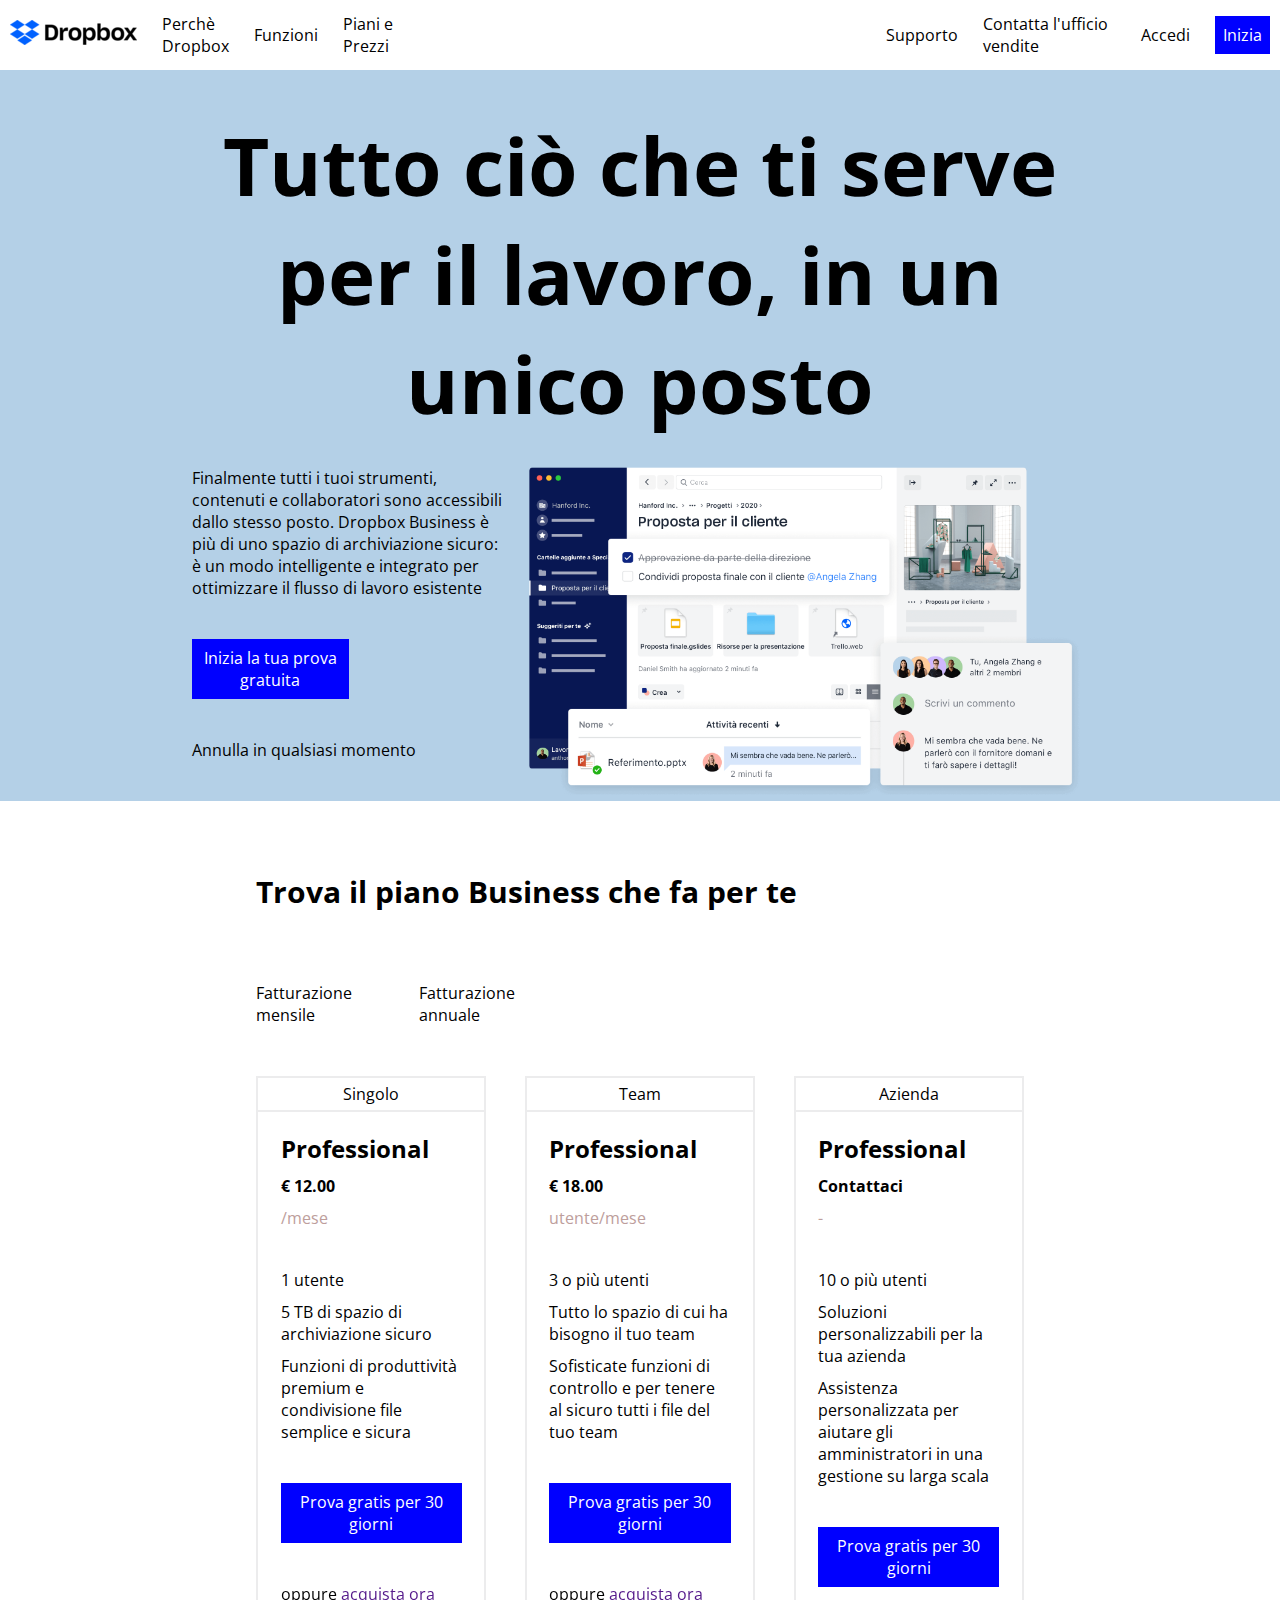
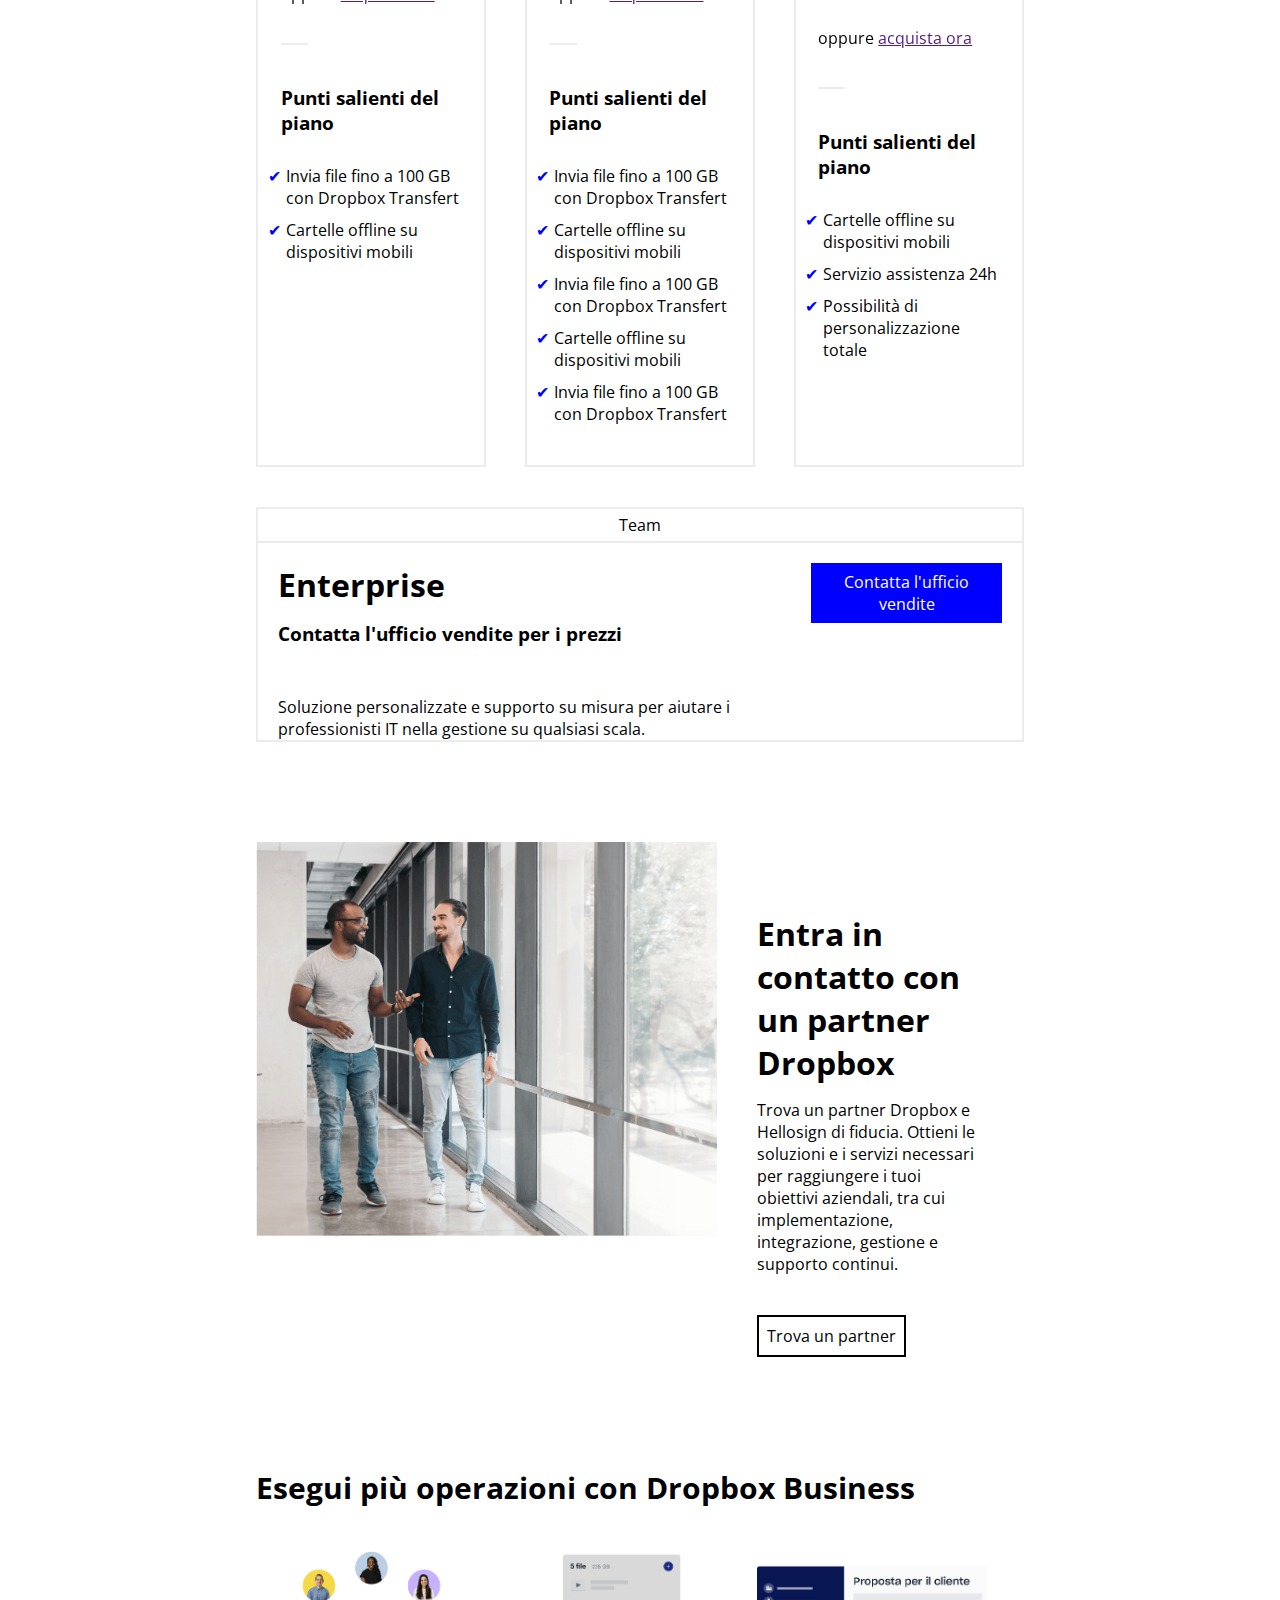
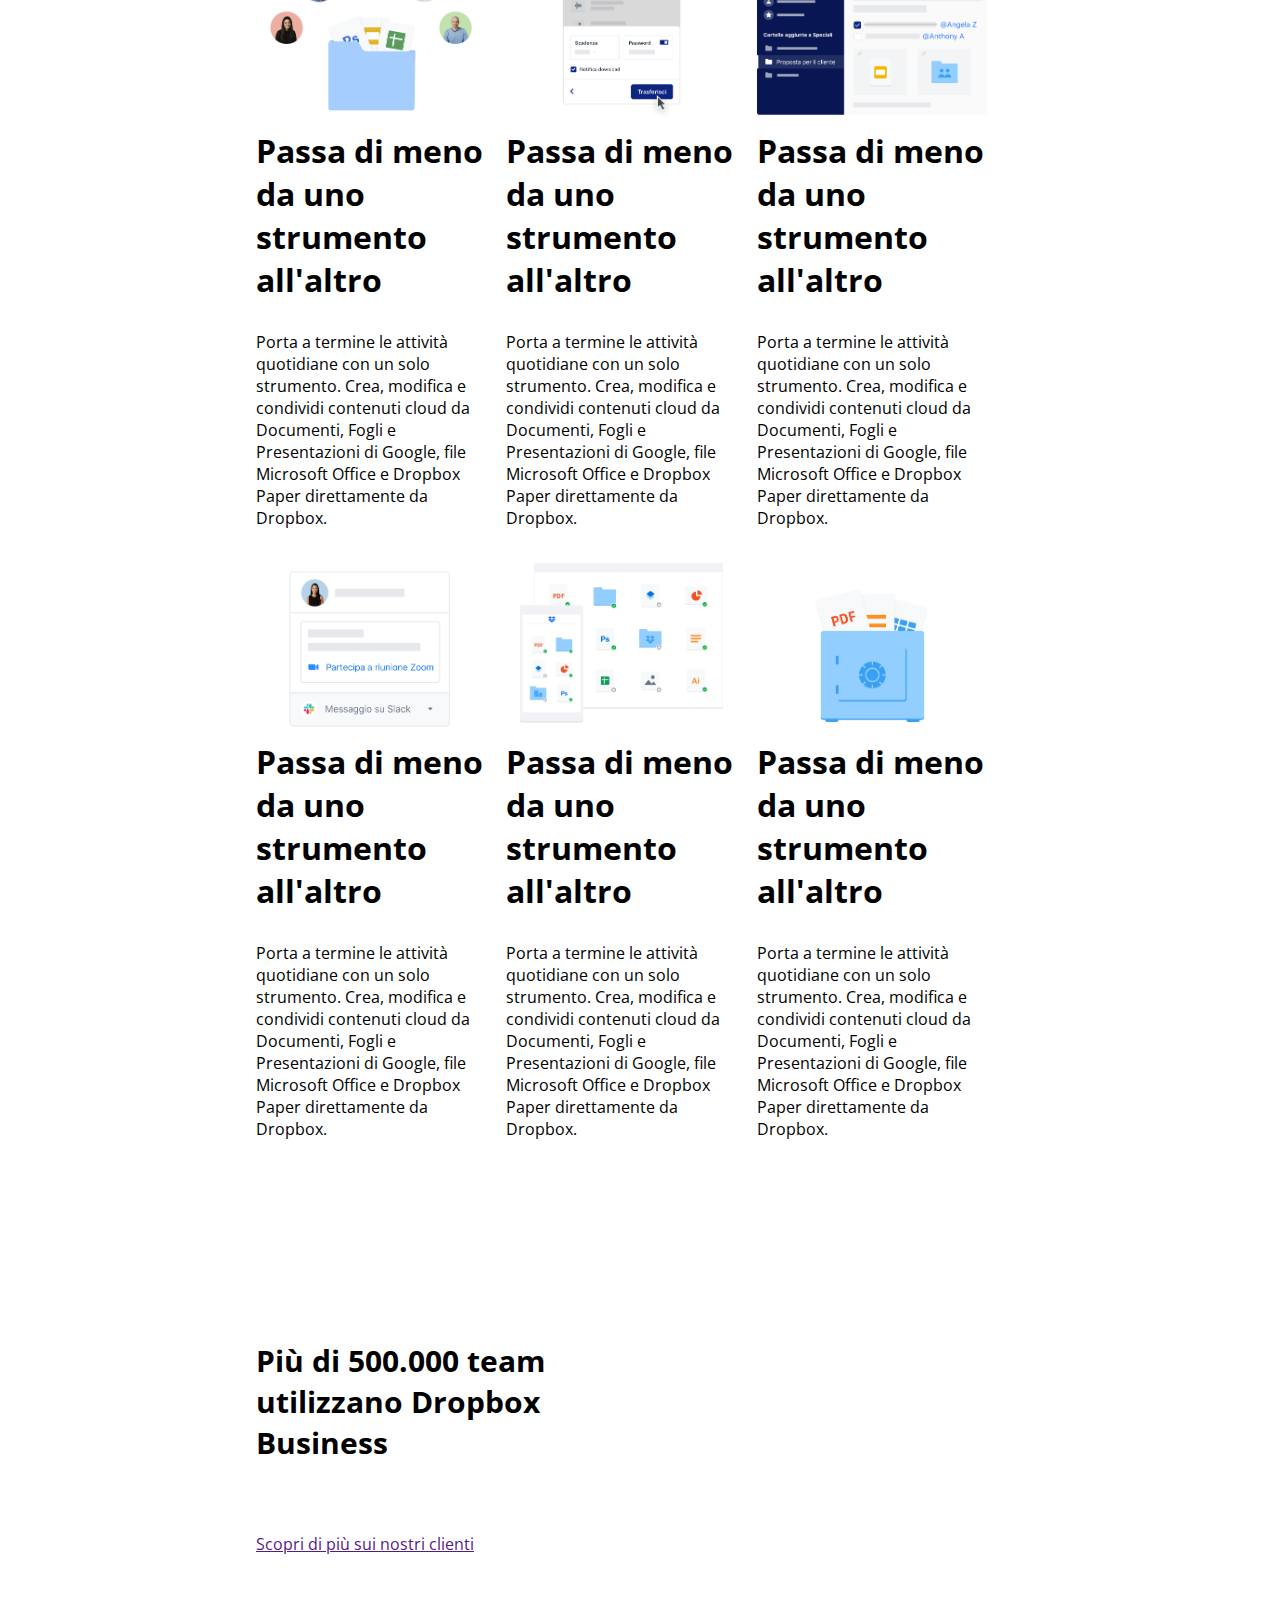
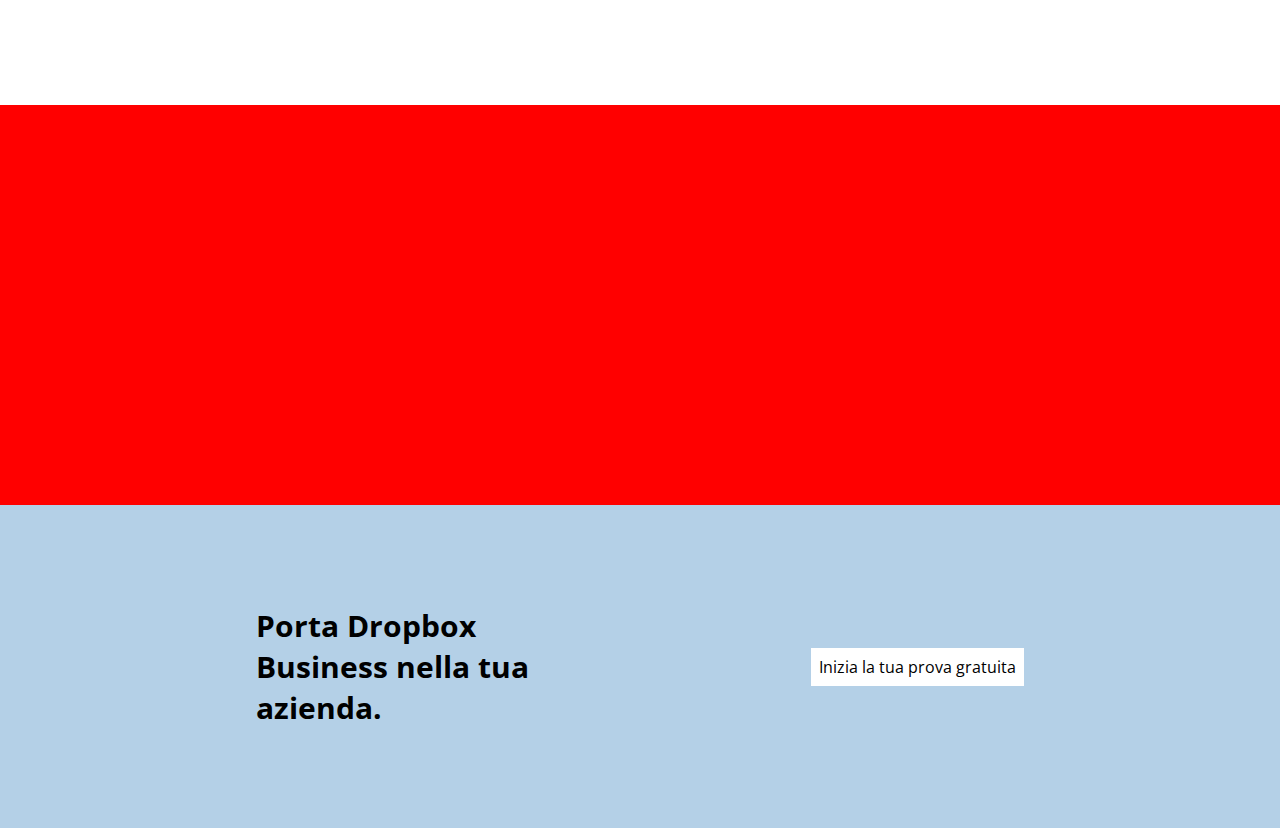
==== index.html @ 2a5ca992 "add sezione dropbox business" ====
<!DOCTYPE html>
<html lang="it">
<head>
    <meta charset="UTF-8">
    <meta name="viewport" content="width=device-width, initial-scale=1.0">
    <link rel="stylesheet" href="https://cdnjs.cloudflare.com/ajax/libs/font-awesome/6.5.2/css/all.min.css" integrity="sha512-SnH5WK+bZxgPHs44uWIX+LLJAJ9/2PkPKZ5QiAj6Ta86w+fsb2TkcmfRyVX3pBnMFcV7oQPJkl9QevSCWr3W6A==" crossorigin="anonymous" referrerpolicy="no-referrer" />
    <link rel="preconnect" href="https://fonts.googleapis.com">
    <link rel="preconnect" href="https://fonts.gstatic.com" crossorigin>
    <link href="https://fonts.googleapis.com/css2?family=Open+Sans:ital,wght@0,300..800;1,300..800&display=swap" rel="stylesheet">
    <link rel="stylesheet" href="css/style.css">
    <title>Dropbox</title>
</head>
<body>

    <!-- inizio header -->
    <header>

        <!-- menu di navigazione -->
        <nav>
            <ul id="nav-ul-left">
                <li><a href=""><img src="img/logo-small.png" alt="logo"></a></li>
                <li><a href="">Perchè Dropbox</a></li>
                <li><a href="">Funzioni</a></li>
                <li><a href="">Piani e Prezzi</a></li>
            </ul>

            <ul id="nav-ul-right">
                <li><a href="">Supporto</a></li>
                <li><a href="">Contatta l'ufficio vendite</a></li>
                <li><a href="">Accedi</a></li>
                <li class="plan-button-try" id="little-button"><a id="inizia" href="">Inizia</a></li>
            </ul>
        </nav>
        <!-- /fine menu di navigazione -->

        <!-- banner header -->
        <section id="head-banner">
            <h1>Tutto ciò che ti serve per il lavoro, in un unico posto</h1>
            <div id="banner-flex-container">
                <div id="banner-left-item">
                    <p>Finalmente tutti i tuoi strumenti, contenuti e collaboratori sono accessibili dallo stesso posto. Dropbox Business è più di uno spazio di archiviazione sicuro: è un modo intelligente e integrato per ottimizzare il flusso di lavoro esistente</p>
                    <div class="plan-button-try" id="banner-button"><a href="">Inizia la tua prova gratuita</a></div>
                    <p>Annulla in qualsiasi momento</p>
                    <div id="arrow-down"><a href=""><i class="fa-solid fa-arrow-down"></i></a></div>
                </div>
                <div id="banner-right-item">
                    <img src="img/jumbo.png" alt="">
                </div>
            </div>
        </section>
        <!-- /fine banner header -->

    </header>
    <!-- /fine header -->

    <!-- inizio main -->
    <main>

        <!-- sezioni piani tariffari -->
        <section id="plans">
            <!-- Titolo -->
            <h1 class="section-title">Trova il piano Business che fa per te</h1>
            <!-- Fatturazione -->
            <div id="radio-flex-container">
                <span class="facture"><i class="fa-regular fa-circle"></i> Fatturazione mensile</span>
                <span class="facture"><i class="fa-regular fa-circle"></i> Fatturazione annuale</span>
            </div>
            <!-- Scelta box piano tariffario -->
            <div id="plans-flex-container">
                <!-- inizio box piano tariffario -->
                <div class="plan-box">
                    <div class="plan-type"><i class="fa-solid fa-user"></i> Singolo</div>
                    <div class="plan-box-inside-container">
                        <h2>Professional</h2>
                        <div class="plan-price"> 12.00</div>
                        <div class="plan-duration">/mese</div>
                        <ul class="plan-details-list users-detail">
                            <li><i class="fa-solid fa-user"></i> 1 utente</li>
                            <li><i class="fa-solid fa-folder"></i> 5 TB di spazio di archiviazione sicuro</li>
                            <li><i class="fa-solid fa-share-nodes"></i> Funzioni di produttività premium e condivisione file semplice e sicura</li>
                        </ul>
                        <div class="plan-button-try">
                            Prova gratis per 30 giorni
                        </div>
                        <div class="plan-buy-now">
                            oppure <a href="">acquista ora</a>
                            <div class="plan-buy-now-border"></div>
                        </div>
                        <h3 class="plan-feature-title">Punti salienti del piano</h3>
                        <ul class="plan-details-list check-blue">
                            <li><div>Invia file fino a 100 GB con Dropbox Transfert</div></li>
                            <li><div>Cartelle offline su dispositivi mobili</div></li>
                        </ul>
                    </div>
                </div>
                <!-- /fine box piano tariffario -->
                
                <!-- inizio box piano tariffario -->
                <div class="plan-box">
                    <div class="plan-type"><i class="fa-solid fa-users"></i> Team</div>
                    <div class="plan-box-inside-container">
                        <h2>Professional</h2>
                        <div class="plan-price"> 18.00</div>
                        <div class="plan-duration">utente/mese</div>
                        <ul class="plan-details-list">
                            <li><i class="fa-solid fa-users"></i> 3 o più utenti</li>
                            <li><i class="fa-solid fa-folder"></i> Tutto lo spazio di cui ha bisogno il tuo team</li>
                            <li><i class="fa-solid fa-share-nodes"></i> Sofisticate funzioni di controllo e per tenere al sicuro tutti i file del tuo team</li>
                        </ul>
                        <div class="plan-button-try">
                            Prova gratis per 30 giorni
                        </div>
                        <div class="plan-buy-now">
                            oppure <a href="">acquista ora</a>
                            <div class="plan-buy-now-border"></div>
                        </div>
                        <h3 class="plan-feature-title">Punti salienti del piano</h3>
                        <ul class="plan-details-list check-blue">
                            <li><div>Invia file fino a 100 GB con Dropbox Transfert</div></li>
                            <li><div>Cartelle offline su dispositivi mobili</div></li>
                            <li><div>Invia file fino a 100 GB con Dropbox Transfert</div></li>
                            <li><div>Cartelle offline su dispositivi mobili</div></li>
                            <li><div>Invia file fino a 100 GB con Dropbox Transfert</div></li>
                        </ul>
                    </div>
                </div>
                <!-- /fine box piano tariffario -->

                <!-- inizio box piano tariffario -->
                <div class="plan-box">
                    <div class="plan-type"><i class="fa-solid fa-building"></i> Azienda</div>
                    <div class="plan-box-inside-container">
                        <h2>Professional</h2>
                        <div class="plan-price-contact">Contattaci</div>
                        <div class="plan-duration">-</div>
                        <ul class="plan-details-list">
                            <li><i class="fa-solid fa-user"></i> 10 o più utenti</li>
                            <li><i class="fa-solid fa-folder"></i> Soluzioni personalizzabili per la tua azienda</li>
                            <li><i class="fa-solid fa-share-nodes"></i> Assistenza personalizzata per aiutare gli amministratori in una gestione su larga scala</li>
                        </ul>
                        <div class="plan-button-try">
                            Prova gratis per 30 giorni
                        </div>
                        <div class="plan-buy-now">
                            oppure <a href="">acquista ora</a>
                            <div class="plan-buy-now-border"></div>
                        </div>
                        <h3 class="plan-feature-title">Punti salienti del piano</h3>
                        <ul class="plan-details-list check-blue">
                            <li><div>Cartelle offline su dispositivi mobili</div></li>
                            <li><div>Servizio assistenza 24h</div></li>
                            <li><div>Possibilità di personalizzazione totale</div></li>
                        </ul>
                    </div>
                </div>
                <!-- /fine box piano tariffario -->
            </div>
        </section>
        <!-- /fine sezione piani tariffari -->

        <!-- inizio sezione ufficio vendite -->
        <section id="uff-vendite">
            <div class="plan-type"><i class="fa-solid fa-building"></i> Team</div>
            <div id="flex-container-uff-vend">
                <div class="flex-item-left">
                    <h1>Enterprise</h1>
                    <h3>Contatta l'ufficio vendite per i prezzi</h3>
                </div>
                <div class="flex-item-right">
                    <div class="plan-button-try">Contatta l'ufficio vendite</div>
                </div>
            </div>
            <p>Soluzione personalizzate e supporto su misura per aiutare i professionisti IT nella gestione su qualsiasi scala.</p>
        </section>
        <!-- /fine sezione ufficio vendite -->

        <!-- inizio sezione contatto -->
        <section id="contatto">
            <div id="flex-container-contatto">
                <div id="item-left-contatto">
                    <img src="img/partner.png" alt="partner che parlano">
                </div>
                <div id="item-right-contatto">
                    <div>
                        <h1>Entra in contatto con un partner Dropbox</h1>
                        <p>Trova un partner Dropbox e Hellosign di fiducia. Ottieni le soluzioni e i servizi necessari per raggiungere i tuoi obiettivi aziendali, tra cui implementazione, integrazione, gestione e supporto continui.</p>
                        <span class="white-button w-30 border-2">Trova un partner</span>
                    </div>
                </div>
            </div>
        </section>
        <!-- /fine sezione contatto -->

        <!-- inizio sezione più operazioni -->
        <section id="piu-operazioni">
            <h1 class="section-title">Esegui più operazioni con Dropbox Business</h1>
            <div id="flex-container-piu-operazioni">
                <div class="col-piu-operazioni">
                    <img src="img/business-feature-switching-tools.png" alt="">
                    <h1>Passa di meno da uno strumento all'altro</h1>
                    <p>Porta a termine le attività quotidiane con un solo strumento. Crea, modifica e condividi contenuti cloud da Documenti, Fogli e Presentazioni di Google, file Microsoft Office e Dropbox Paper direttamente da Dropbox.</p>
                </div>
                <div class="col-piu-operazioni">
                    <img src="img/business-feature-send-files-it.png" alt="">
                    <h1>Passa di meno da uno strumento all'altro</h1>
                    <p>Porta a termine le attività quotidiane con un solo strumento. Crea, modifica e condividi contenuti cloud da Documenti, Fogli e Presentazioni di Google, file Microsoft Office e Dropbox Paper direttamente da Dropbox.</p>
                </div>
                <div class="col-piu-operazioni">
                    <img src="img/business-feature-coordinate-it.png" alt="">
                    <h1>Passa di meno da uno strumento all'altro</h1>
                    <p>Porta a termine le attività quotidiane con un solo strumento. Crea, modifica e condividi contenuti cloud da Documenti, Fogli e Presentazioni di Google, file Microsoft Office e Dropbox Paper direttamente da Dropbox.</p>
                </div>
                <div class="col-piu-operazioni">
                    <img src="img/business-feature-integrations-it.png" alt="">
                    <h1>Passa di meno da uno strumento all'altro</h1>
                    <p>Porta a termine le attività quotidiane con un solo strumento. Crea, modifica e condividi contenuti cloud da Documenti, Fogli e Presentazioni di Google, file Microsoft Office e Dropbox Paper direttamente da Dropbox.</p>
                </div>
                <div class="col-piu-operazioni">
                    <img src="img/business-feature-multi-device.png" alt="">
                    <h1>Passa di meno da uno strumento all'altro</h1>
                    <p>Porta a termine le attività quotidiane con un solo strumento. Crea, modifica e condividi contenuti cloud da Documenti, Fogli e Presentazioni di Google, file Microsoft Office e Dropbox Paper direttamente da Dropbox.</p>
                </div>
                <div class="col-piu-operazioni">
                    <img src="img/business-feature-security.png" alt="">
                    <h1>Passa di meno da uno strumento all'altro</h1>
                    <p>Porta a termine le attività quotidiane con un solo strumento. Crea, modifica e condividi contenuti cloud da Documenti, Fogli e Presentazioni di Google, file Microsoft Office e Dropbox Paper direttamente da Dropbox.</p>
                </div>
            </div>
        </section>
        <!-- /fine sezione più operazioni -->

        <!-- inizio sezione scopri clienti -->
        <section id="scopri-clienti">
            <h1 class="section-title">Più di 500.000 team utilizzano Dropbox Business</h1>
            <div><a href="">Scopri di più sui nostri clienti</a></div>
        </section>
        <!-- /fine sezione scopri clienti -->

        <!-- inizio sezione customer -->
        <section id="customer">
            
        </section>
        <!-- /fine sezione customer -->

        <!-- inizio sezione dropbox business -->
        <section id="dropbox-business">
            <div id="flex-container-business">
                <h1 id="business-title">Porta Dropbox Business nella tua azienda.</h1>
                <div class="white-button">Inizia la tua prova gratuita</div>
            </div>
        </section>
        <!-- /fine sezione dropbox business -->

    </main>
    <!-- /fine main -->

    <!-- inizio footer -->
    <footer>

    </footer>
    <!-- /fine footer -->
    
</body>
</html>
---- css/style.css ----
/* regole generali */
* {
    margin: 0;
    padding: 0;
    box-sizing: border-box;
    font-family: "Open Sans", sans-serif;
}

a {
    text-decoration: none;
}
/* REGOLE HEADER */
header {
    width: 100%;
    background-color: rgba(180,208,231,255);
    /* DEBUG */
    min-height: 300px;
}

/* regole nav */
nav {
    position: fixed;
    left: 0;
    top: 0;
    display: flex;
    justify-content: space-between;
    background-color: white;
    height: 70px;
    width: 100%;
}

nav ul {
    width: 30%;
    height: 100%;
    display: flex;
    align-items: center;
    gap: 25px;
    list-style-type: none;
}

nav ul a {
    color: black;
}

#nav-ul-left {
    margin-left: 10px;
}

#nav-ul-right {
    margin-right: 10px;
    justify-content: flex-end;
}

#little-button {
    width: 15%;
}

#inizia {
    color: white;
}

/* regole head banner */
#head-banner {
    width: 70%;
    margin: 40px auto 0px auto ;
    padding-top: 70px;
}

#head-banner h1 {
    text-align: center;
    font-size: 80px;
    margin-bottom: 30px;
}

#banner-flex-container {
    display: flex;
    /* DEBUG */
    min-height: 200px;
}

/* regole banner left */
#banner-left-item {
    width: 35%;
    /* DEBUG */
}

#banner-left-item p {
    margin-bottom: 40px;
}
#banner-button {
    width: 50%;
    margin-bottom: 40px;
}

#arrow-down {
    font-size: 50px;
}

#arrow-down a {
    color: black;
}

/* regole banner right */
#banner-right-item {
    width: 65%;
    /* DEBUG */
}

#banner-right-item img {
    max-width: 100%;
}

/* /FINE REGOLE HEADER */



/* REGOLE MAIN */
.section-title {
    font-size: 30px;
    margin-bottom: 70px;
}

/* regole piani tariffari */
#plans {
    width: 60%;
    margin: 70px auto 40px auto;
}

#radio-flex-container {
    width: 40%;
    display: flex;
    gap: 20px;
    margin-bottom: 50px;
}

#plans-flex-container {
    width: 100%;
    display: flex;
    justify-content: space-between;
}

.plan-box {
    width: 30%;
    border: solid 2px rgba(236,236,237,255);
    /* DEBUG */
}

.plan-type {
    text-align: center;
    padding: 5px;
    border-bottom: solid 2px rgba(236,236,237,255);
}

.plan-box-inside-container {
    width: 80%;
    margin: 20px auto 0px auto;
}

.plan-box-inside-container h2 {
    margin-bottom: 10px;
}

.plan-price {
    font-weight: bold;
    margin-bottom: 10px;
}

.plan-price-contact {
    font-weight: bold;
    margin-bottom: 10px;
}

.plan-price::before {
    content: ' \20AC';
}

.plan-duration {
    color: rgba(189,158,156,255);
    margin-bottom: 40px;
}

.plan-details-list {
    list-style-type: none;
    margin-bottom: 40px;
    min-height: 160px;

}

.check-blue li::marker {
    content: ' \2714';
    color: blue;
    margin-right: 10px;
}

.check-blue li div {
    margin-left: 5px;
}

.plan-details-list li {
    margin-bottom: 10px;
}

.plan-button-try {
    width: 100%;
    background-color: blue;
    color: white;
    padding: 8px;
    text-align: center;
}

.plan-button-try a {
    color: white;
}

.plan-buy-now {
    width: 100%;
    padding: 40px 0px 40px 0px;
    position: relative;
    margin-bottom: 40px;
}

.plan-buy-now a {
    text-decoration: underline;
}

.plan-buy-now-border {
    position: absolute;
    width: 15%;
    left: 0px;
    bottom: 0px;
    border-bottom: solid 2px rgba(236,236,237,255);;
}

.plan-feature-title {
    margin-bottom: 30px;
}
/* /fine regole piani tariffari */



/* regole uff vendite */
#uff-vendite {
    margin: 0 auto;
    width: 60%;
    border: solid 2px rgba(236,236,237,255);
}

#flex-container-uff-vend {
    display: flex;
    justify-content: space-between;
    margin-top: 20px;

}

.flex-item-left {
    margin-left: 20px;
    
}

.flex-item-left h1 {
    margin-bottom: 15px;
}

.flex-item-right {
    width: 25%;
    margin-right: 20px;
    
}

#uff-vendite p {
    width: 60%;
    margin-left: 20px;
    margin-top: 50px;
}
/* /fine regole uff vendite */


/* inizio regole sezione contatto */
#contatto {
    width: 60%;
    margin: 100px auto 80px auto;
}
#flex-container-contatto {
    width: 100%;
    display: flex;
}

#item-left-contatto {
    width: 60%;
}

#item-left-contatto img {
    max-width: 100%;
}

#item-right-contatto {
    width: 40%;
}

#item-right-contatto > div {
    padding: 40px;
}

#item-right-contatto h1 {
    margin-top: 30px;
    margin-bottom: 15px;
}

#item-right-contatto p {
    margin-bottom: 50px;
}

.white-button {
    background-color: white;
    color: black;
    padding: 8px;
}

.w-30 {
    width: 30%;
}

.border-2 {
    border: solid 2px black;
}
/* fine regole sezione contatto */


/* inizio regole sezion più operazioni */
#piu-operazioni {
    width: 60%;
    margin: 0px auto ;
}

#piu-operazioni h1 {
    margin-bottom: 30px;
}

#flex-container-piu-operazioni {
    display: flex;
    justify-content: flex-start;
    gap: 20px;
    align-items: center;
    flex-wrap: wrap;
}

.col-piu-operazioni {
    width: 30%;

}

.col-piu-operazioni img {
    max-width: 100%;
}

.col-piu-operazioni h1 {
    margin-bottom: 15px;
}
/* /fine regole sezione più operazioni */


/* inizio regole sezione scopri clienti */
#scopri-clienti {
    width: 60%;
    margin: 200px auto 150px auto ;
}

#scopri-clienti h1 {
    width: 50%;
}

#scopri-clienti a {
    text-decoration: underline;
}
/* /fine regole sezione scopri clienti */



/* inizio regole customer */
#customer {
    width: 100%;
    /* debug */
    background-color: red;
    min-height: 400px;
}
/* /fine regole customer */

/* rgba(180,208,231,255) */

/* inizio regole sezione dropbox business */
#dropbox-business {
    width: 100%;
    background-color: rgba(180,208,231,255);
}

#flex-container-business {
    width: 60%;
    margin: 0px auto;
    display: flex;
    justify-content: space-between;
    align-items: center;
    padding-top: 100px;
    padding-bottom: 100px;
}

#business-title {
    font-size: 30px;
    width: 40%;
}
/* /fine regole sezione dropbox business */
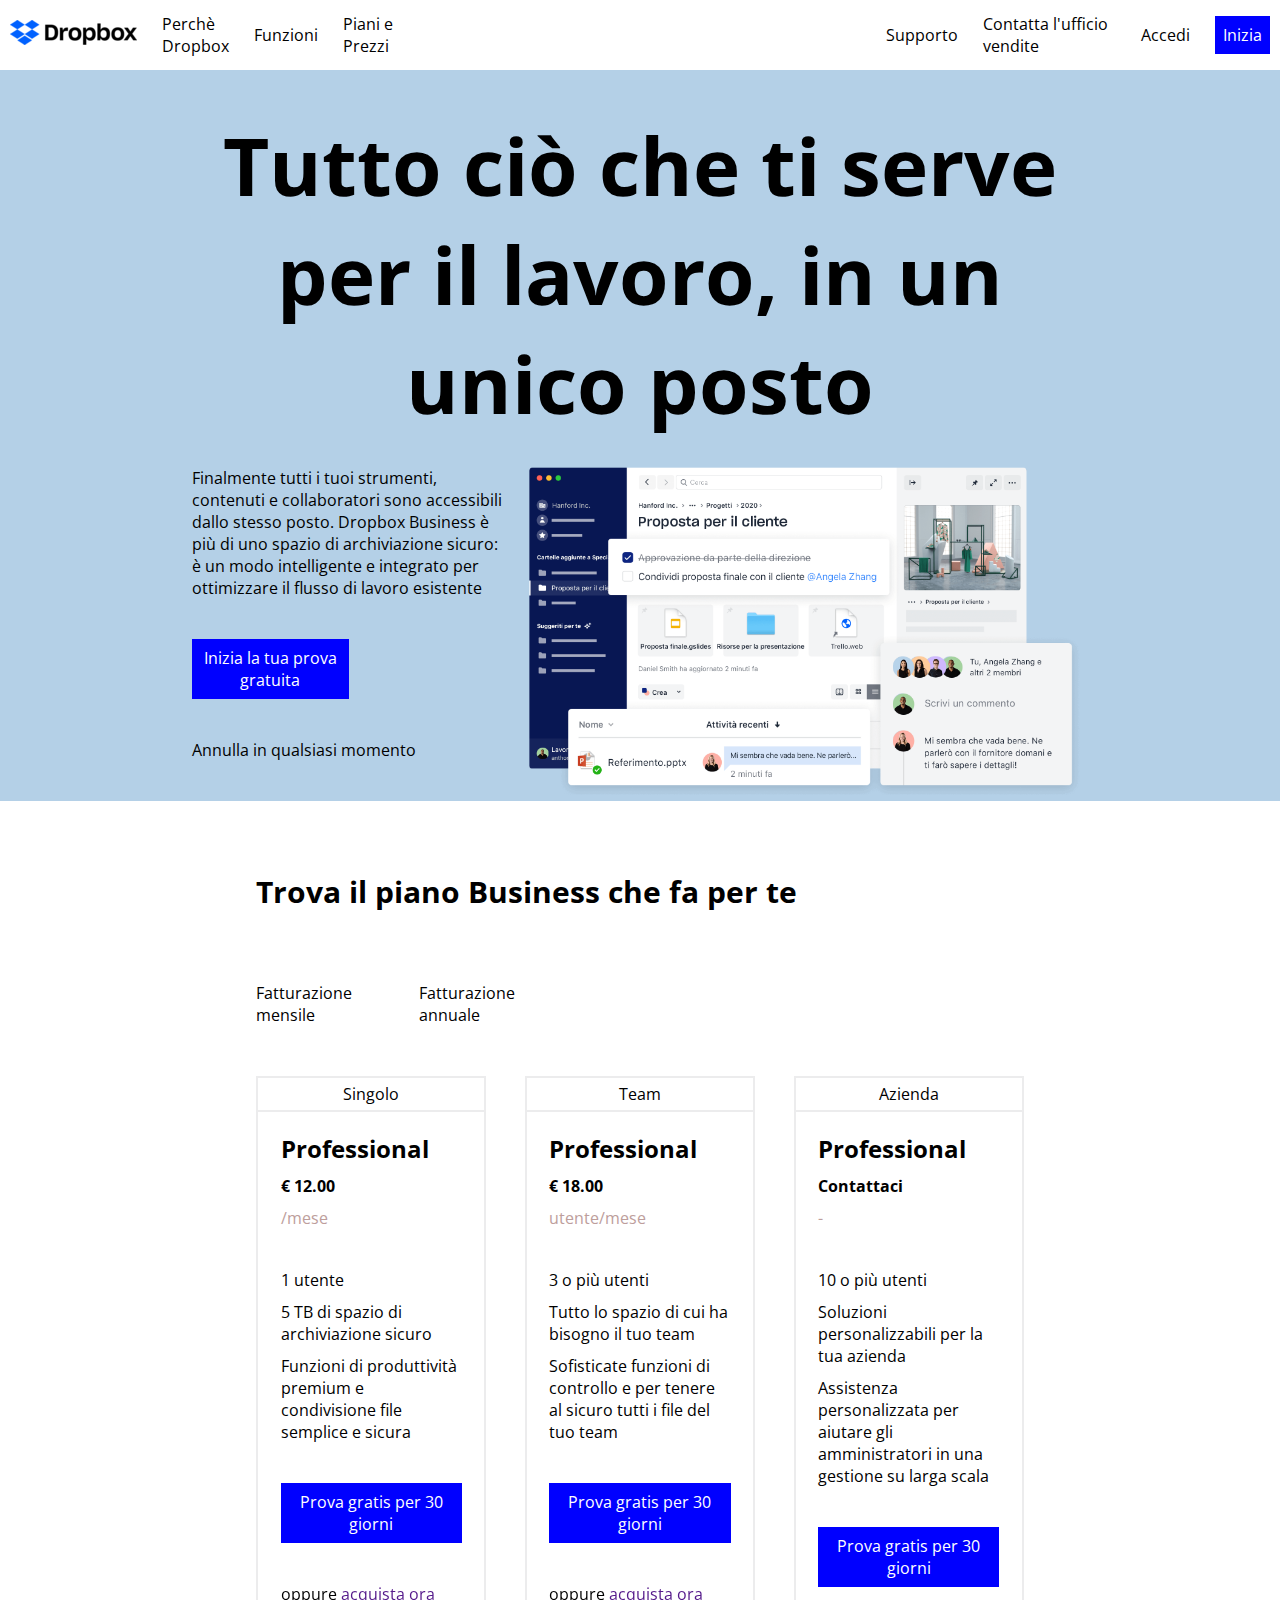
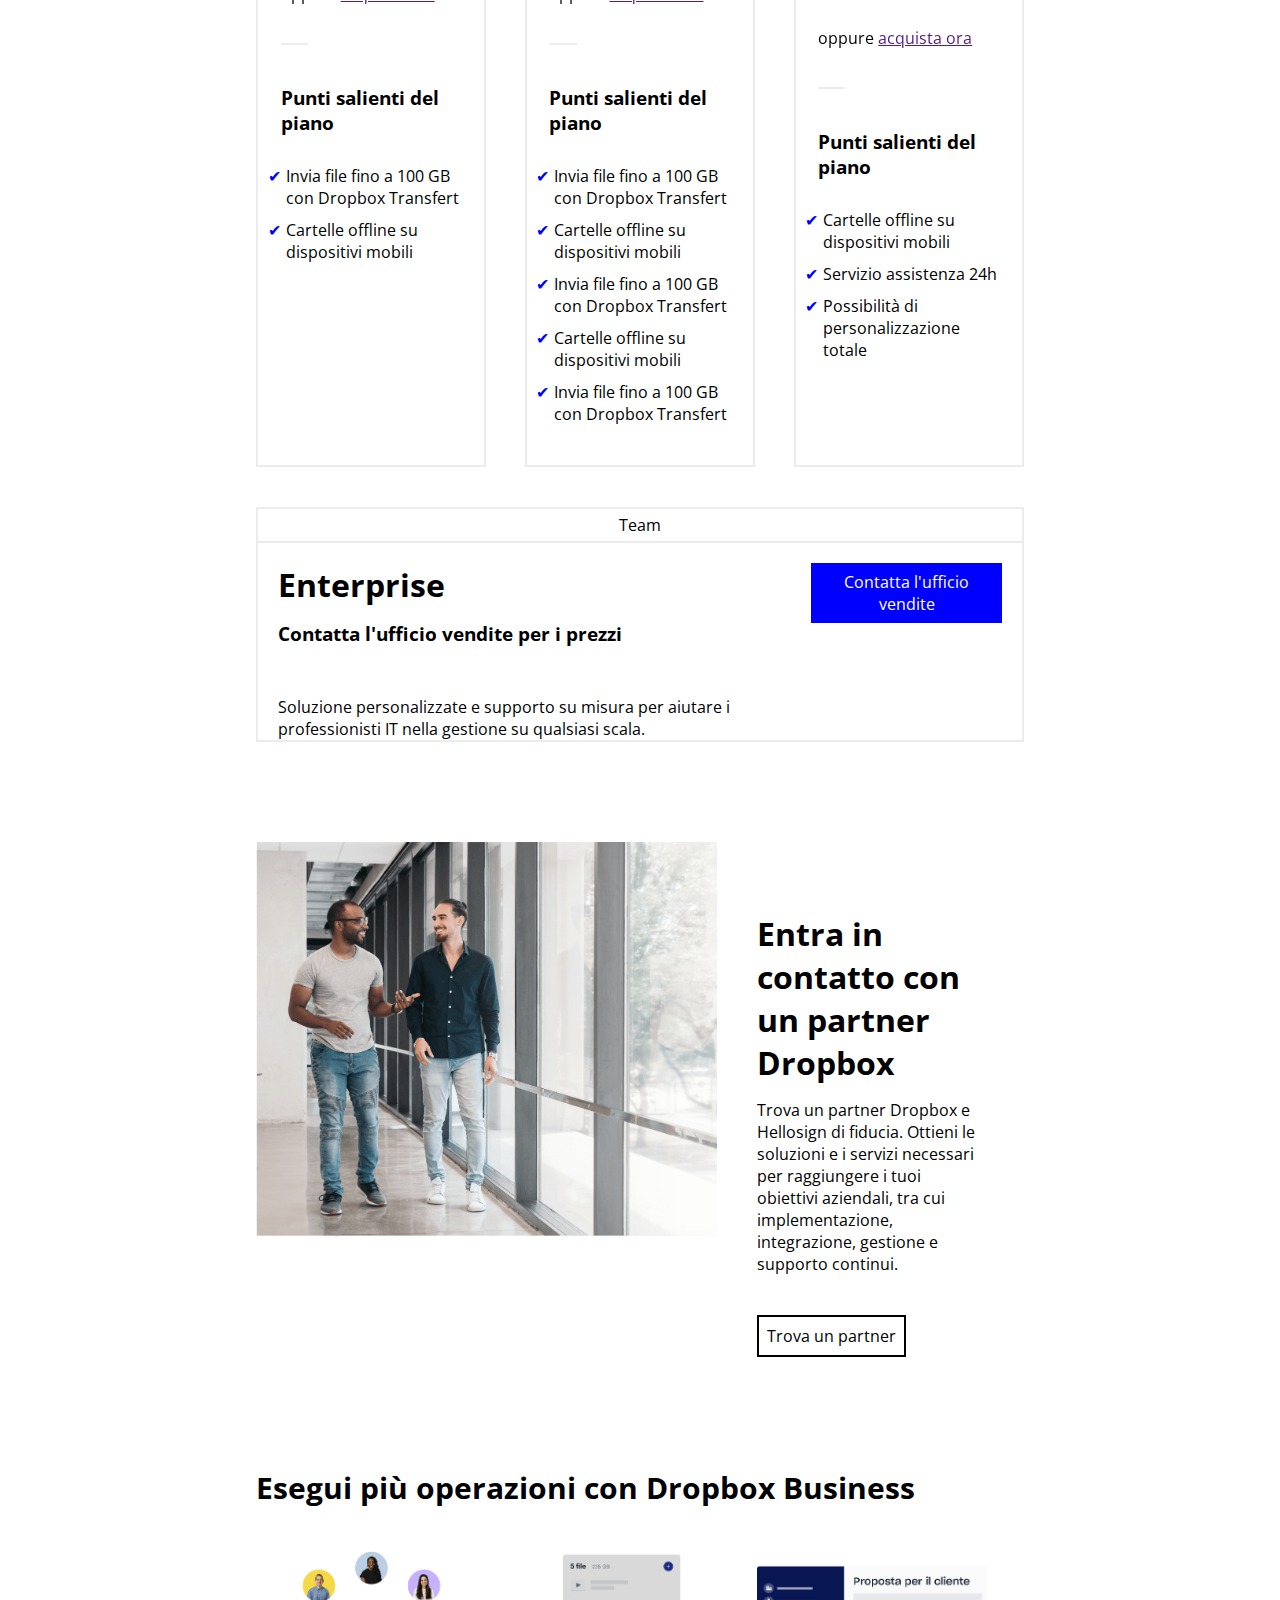
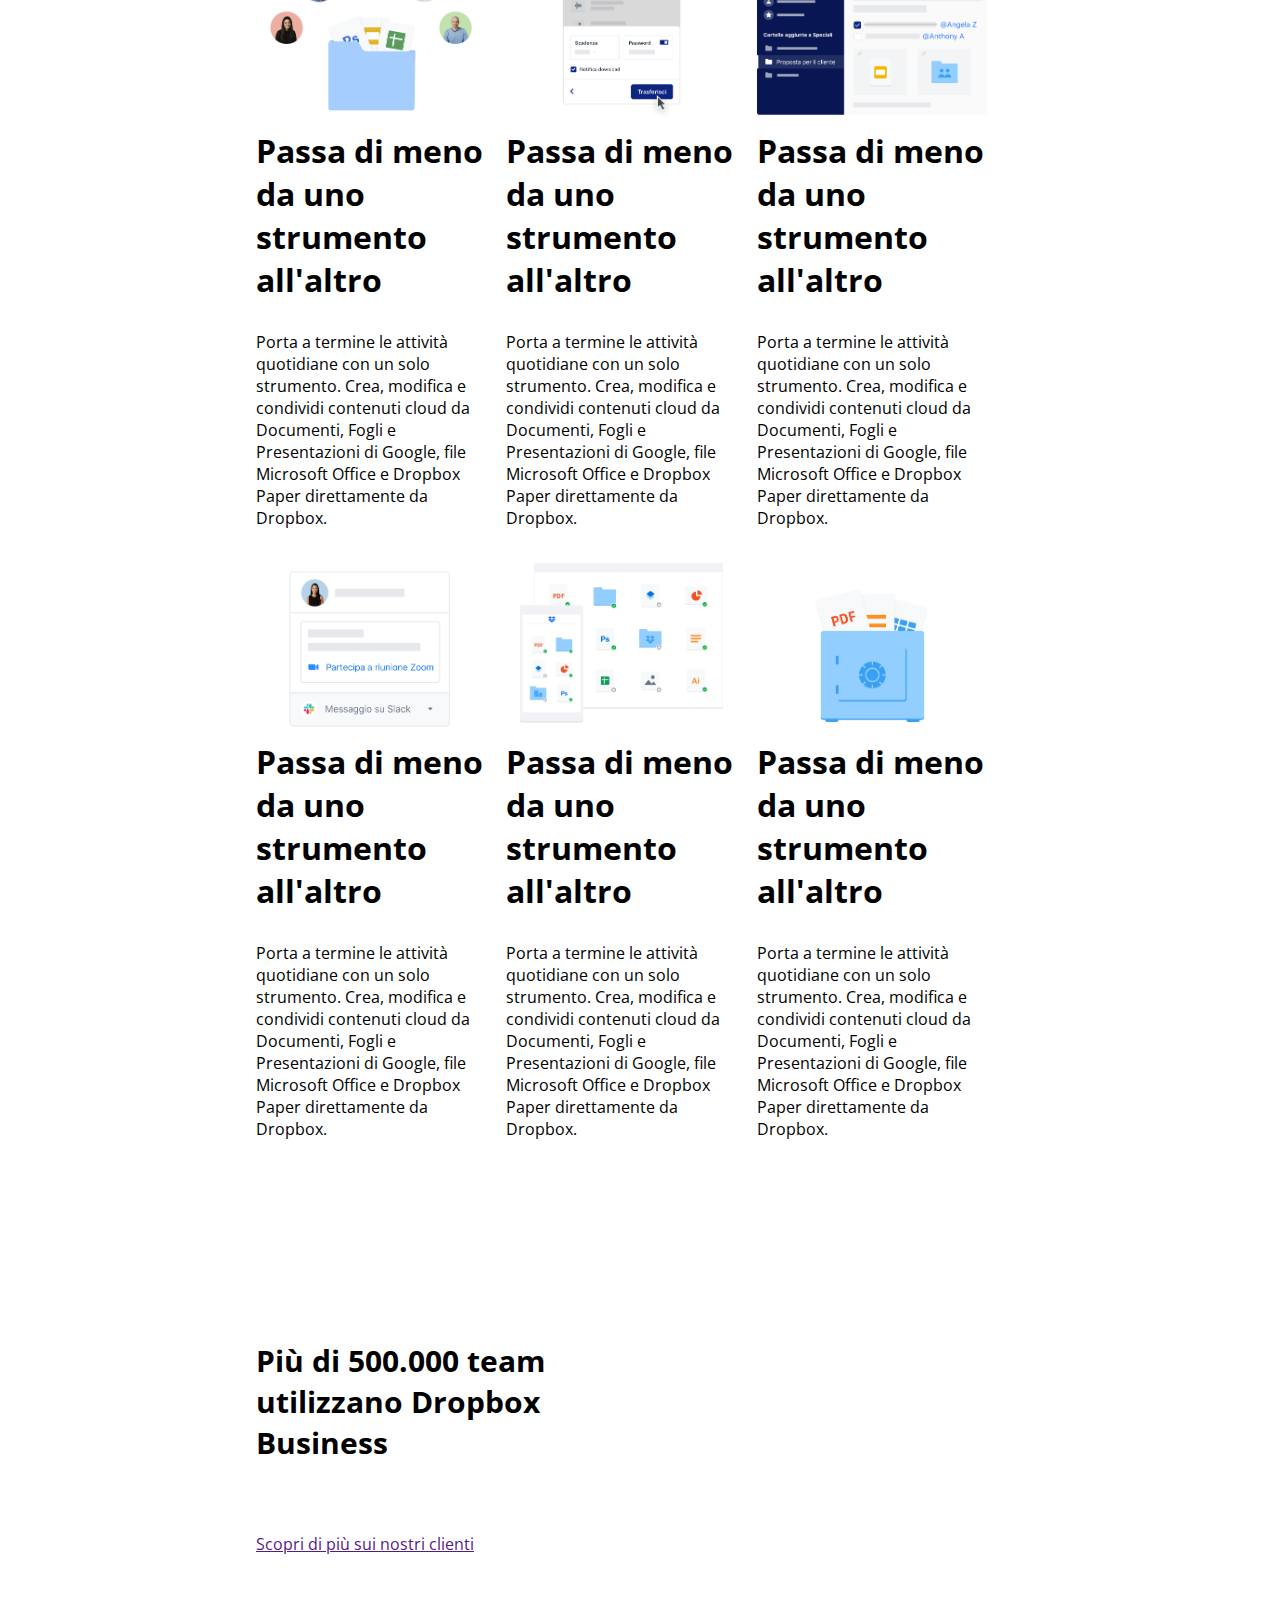
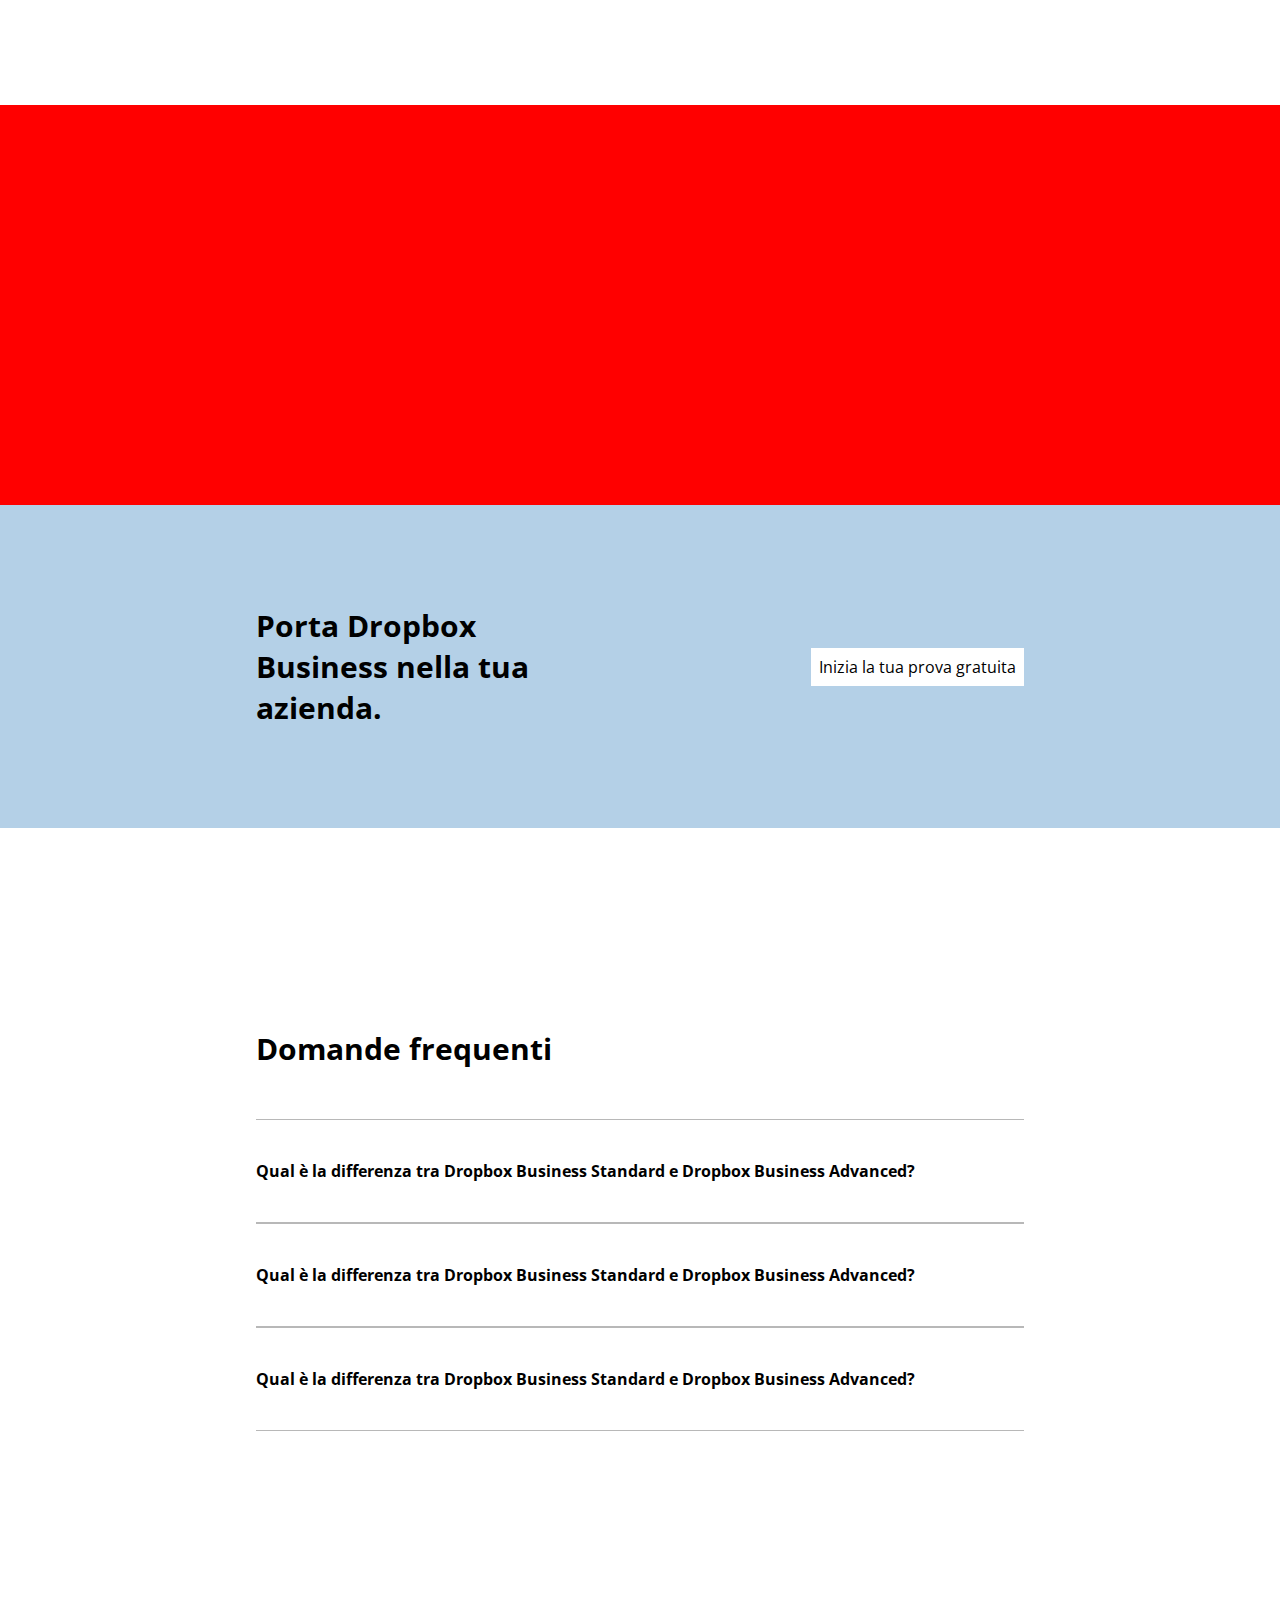
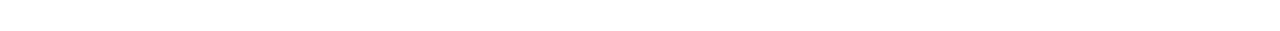
==== commit 5caa393f: "main completo" ====
--- a/index.html
+++ b/index.html
@@ -251,6 +251,24 @@
         </section>
         <!-- /fine sezione dropbox business -->
 
+        <!-- inizio sezione faq -->
+        <section id="faq">
+            <h1>Domande frequenti</h1>
+            <div class="faq-container">
+                <div class="question">Qual è la differenza tra Dropbox Business Standard e Dropbox Business Advanced?</div>
+                <div class="dropdown"><i class="fa-solid fa-caret-down"></i></div>
+            </div>
+            <div class="faq-container">
+                <div class="question">Qual è la differenza tra Dropbox Business Standard e Dropbox Business Advanced?</div>
+                <div class="dropdown"><i class="fa-solid fa-caret-down"></i></div>
+            </div>
+            <div class="faq-container">
+                <div class="question">Qual è la differenza tra Dropbox Business Standard e Dropbox Business Advanced?</div>
+                <div class="dropdown"><i class="fa-solid fa-caret-down"></i></div>
+            </div>
+        </section>
+        <!-- /fine sezione faq -->
+
     </main>
     <!-- /fine main -->
 
--- a/css/style.css
+++ b/css/style.css
@@ -407,4 +407,35 @@
     font-size: 30px;
     width: 40%;
 }
-/* /fine regole sezione dropbox business */+/* /fine regole sezione dropbox business */
+
+
+/* inizio regole faq */
+#faq {
+    width: 60%;
+    margin: 200px auto 200px auto;
+    /* debug */
+}
+
+#faq h1 {
+    font-size: 30px;
+    margin-bottom: 50px;
+    
+}
+
+.faq-container {
+    width: 100%;
+    display: flex;
+    justify-content: space-between;
+    align-items: center;
+    border-top: solid 1px rgba(184,184,184,255);
+    border-bottom: solid 1px rgba(184,184,184,255);
+    
+}
+
+.question {
+    padding: 40px 0 40px 0;
+    font-weight: bold;
+    
+}
+/* fine regole faq */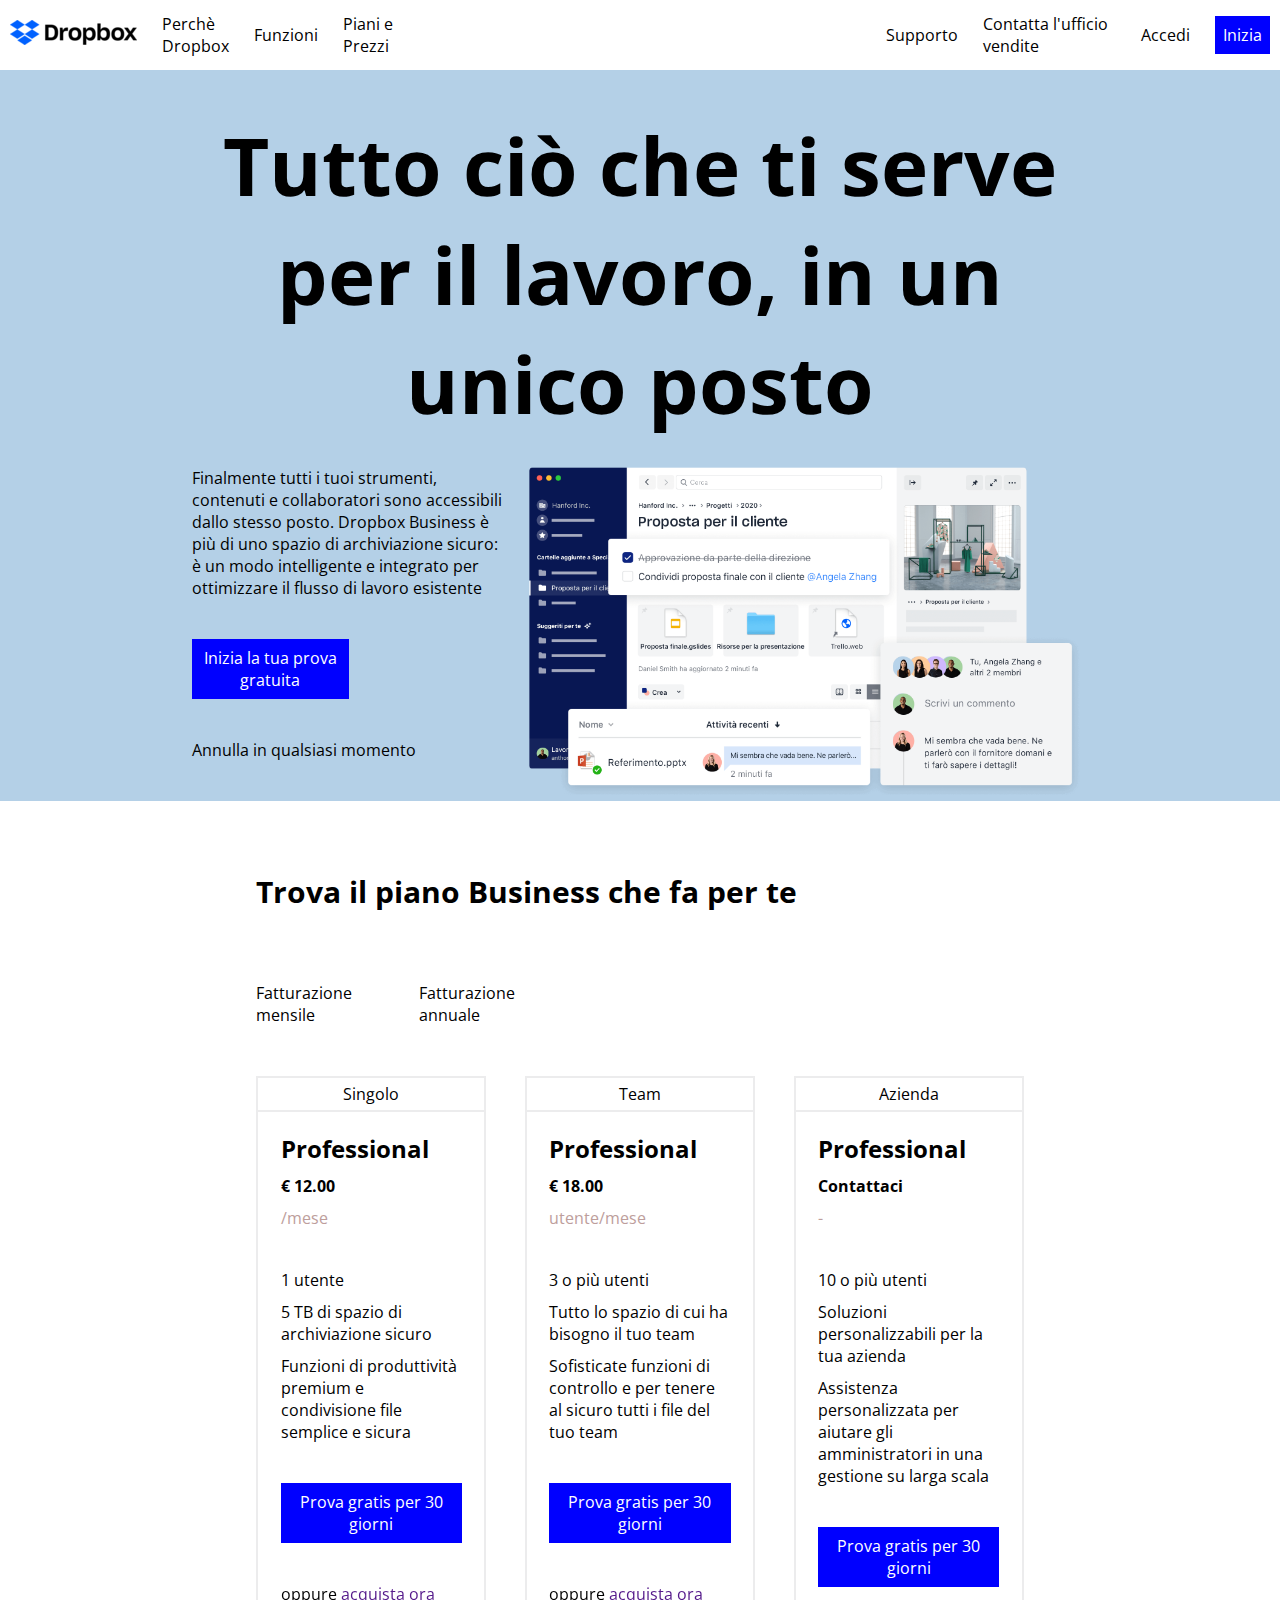
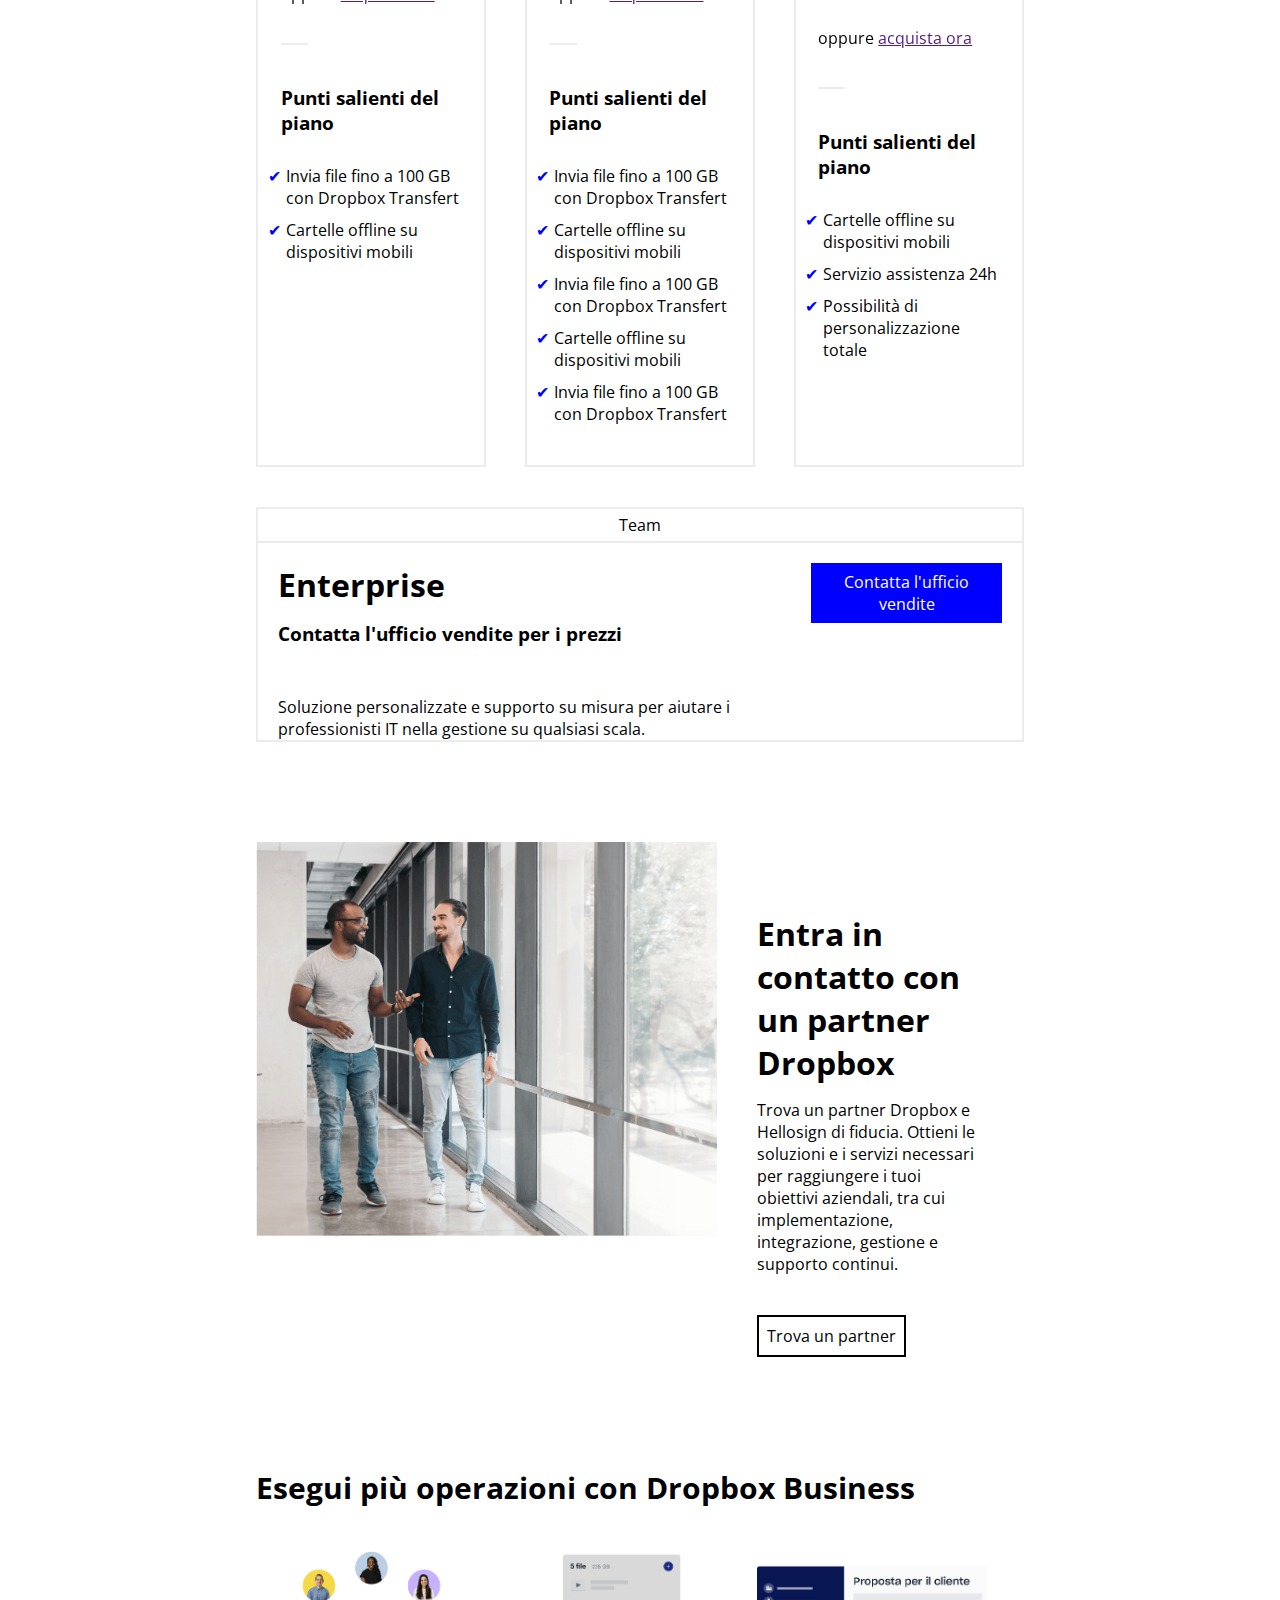
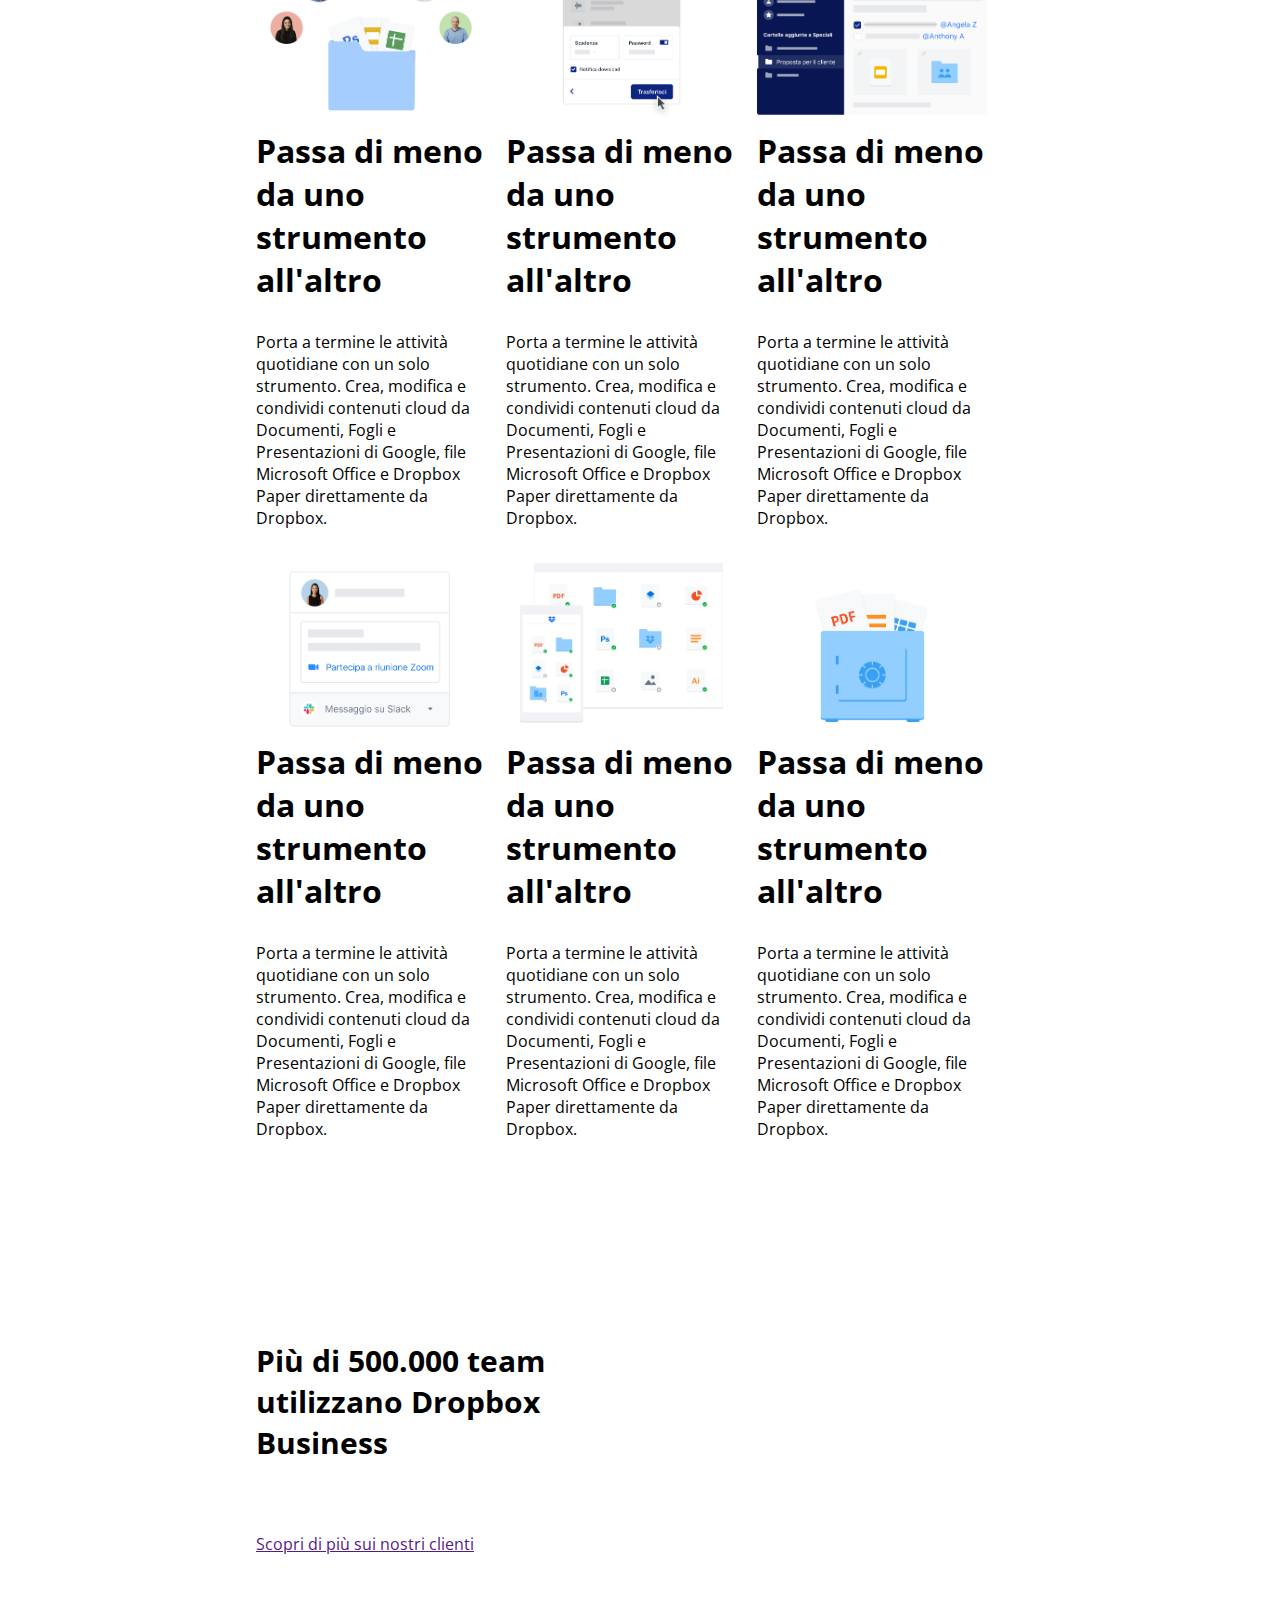
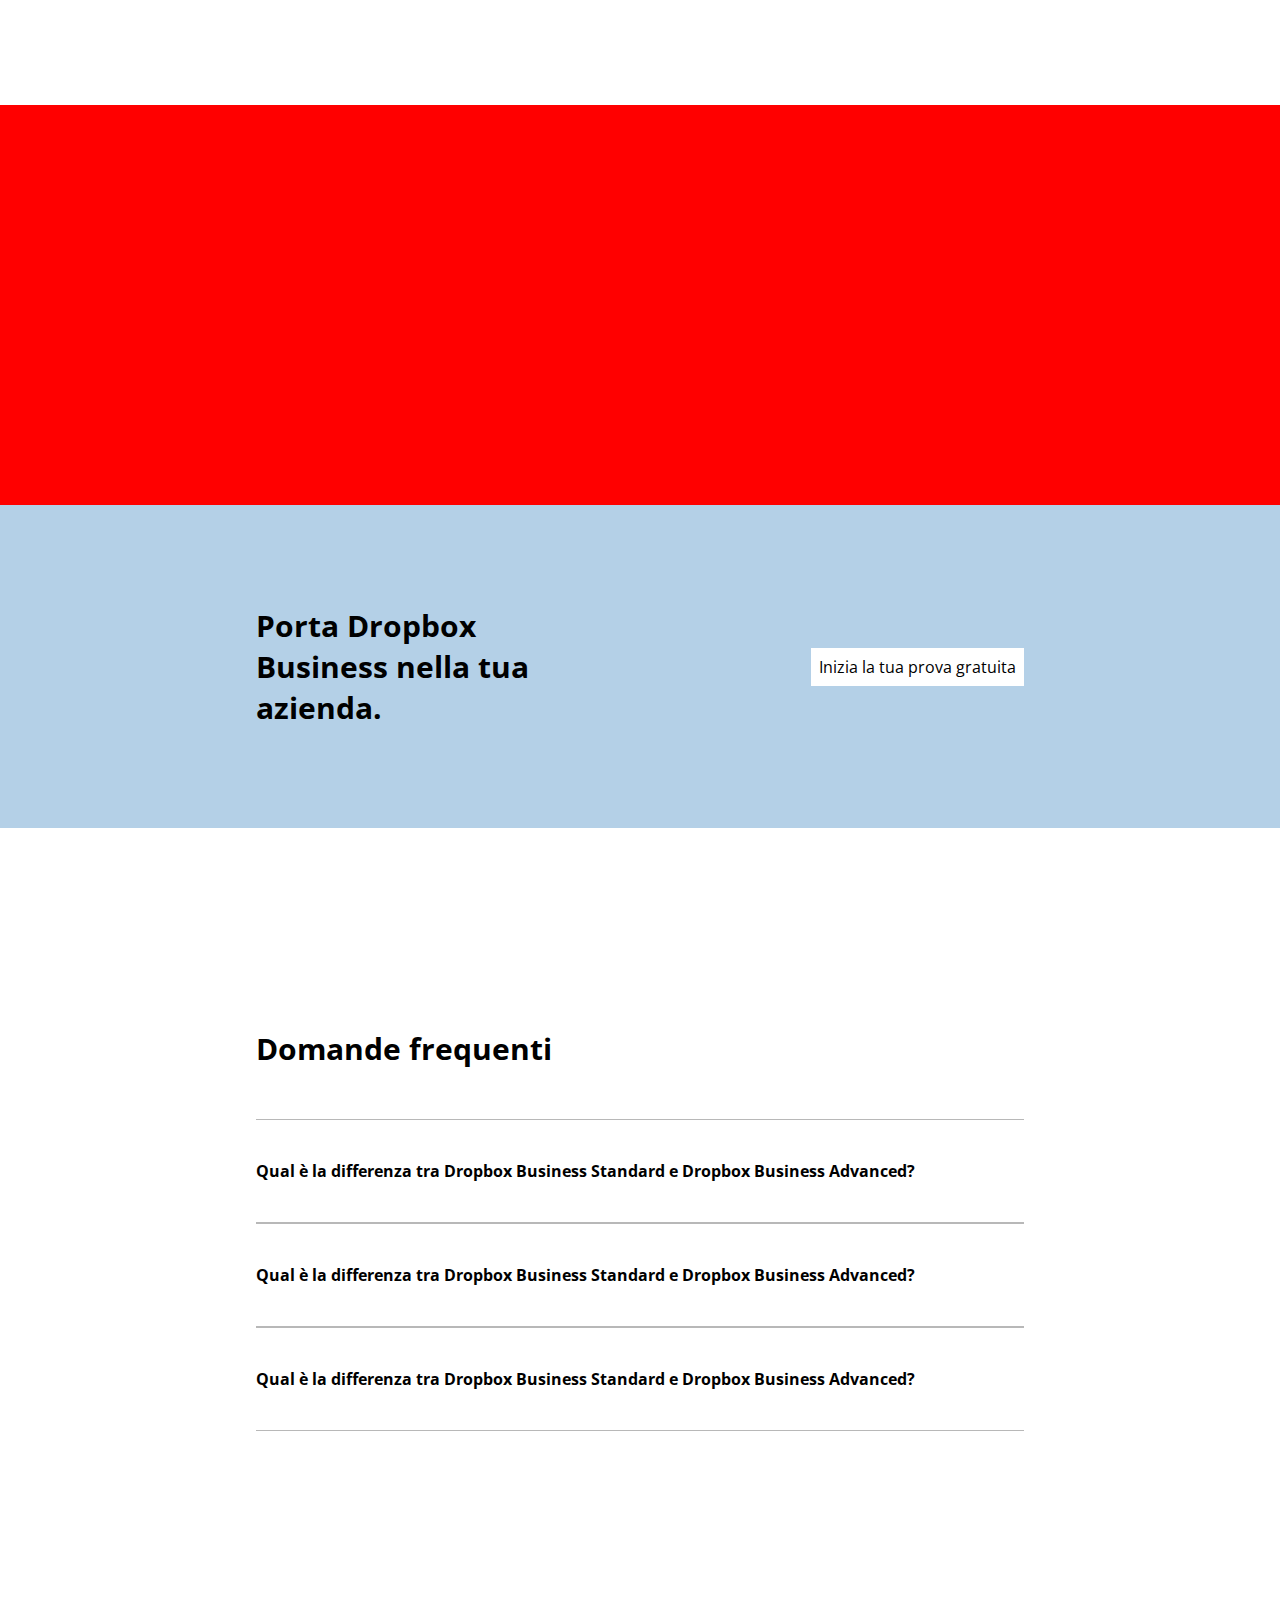
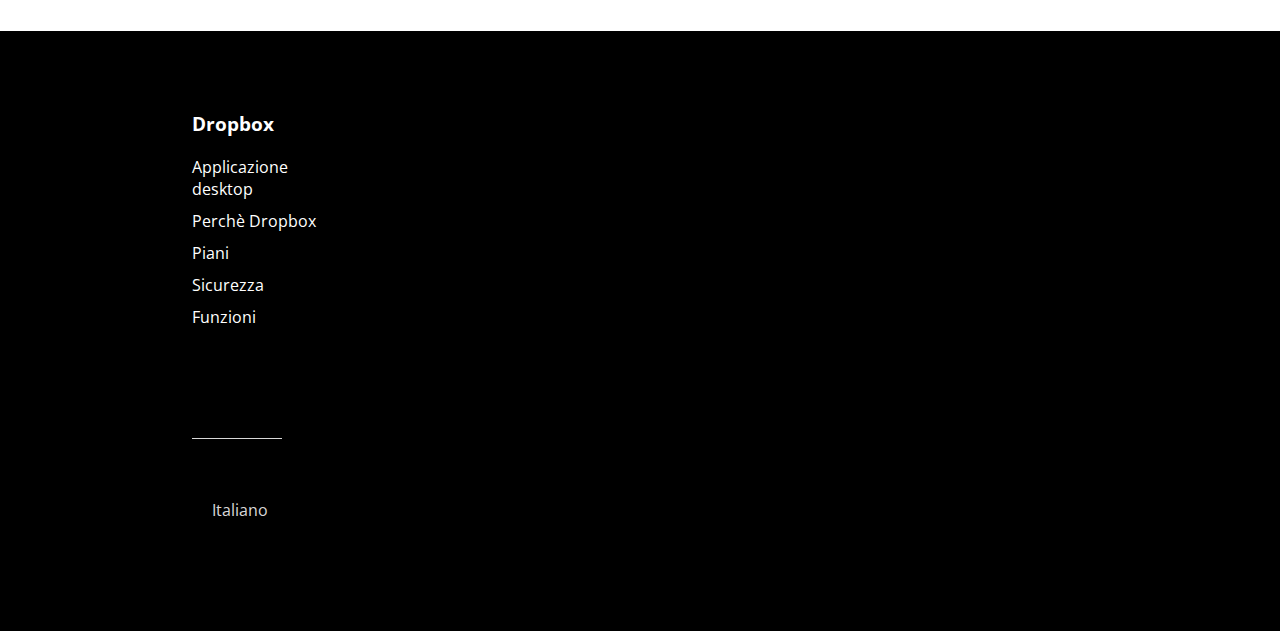
==== commit 2226c7d2: "add layout footer" ====
--- a/index.html
+++ b/index.html
@@ -274,7 +274,26 @@
 
     <!-- inizio footer -->
     <footer>
-
+        <div id="footer-flex-container">
+            <div class="footer-col">
+                <h3>Dropbox</h3>
+                <ul>
+                    <li>Applicazione desktop</li>
+                    <li>Perchè Dropbox</li>
+                    <li>Piani</li>
+                    <li>Sicurezza</li>
+                    <li>Funzioni</li>
+                </ul>
+            </div>
+            <div class="footer-col"></div>
+            <div class="footer-col"></div>
+            <div class="footer-col"></div>
+            <div class="footer-col"></div>
+            <div class="footer-col"></div>
+        </div>
+        <div id="lang-cont">
+            <div><i class="fa-solid fa-earth-americas"></i> <span>Italiano </span><i class="fa-solid fa-caret-up"></i></div>
+        </div>
     </footer>
     <!-- /fine footer -->
     
--- a/css/style.css
+++ b/css/style.css
@@ -438,4 +438,57 @@
     font-weight: bold;
     
 }
-/* fine regole faq */+/* fine regole faq */
+/* /FINE REGOLE MAIN */
+
+
+/* REGOLE FOOTER */
+footer {
+    width: 100%;
+    background-color: black;
+    /* debug */
+    min-height: 600px;
+}
+
+#footer-flex-container {
+    width: 70%;
+    display: flex;
+    margin: 0 auto;
+    gap: 10px;
+    /* debug */
+
+}
+
+.footer-col {
+    width: calc(100% / 6);
+    margin-top: 80px;
+    margin-bottom: 100px;
+    color: white;
+}
+
+.footer-col h3 {
+    margin-bottom: 20px;
+}
+
+.footer-col ul {
+    list-style-type: none;
+}
+
+.footer-col li {
+    margin-bottom: 10px;
+}
+
+#lang-cont {
+    width: 70%;
+    margin: 0px auto 0px auto;
+    
+}
+
+#lang-cont div {
+    width: 10%;
+    padding: 60px 20px 20px 20px;
+    color: rgba(216,216,216,255);
+    border-top: solid 1px rgba(216,216,216,255);
+    
+
+}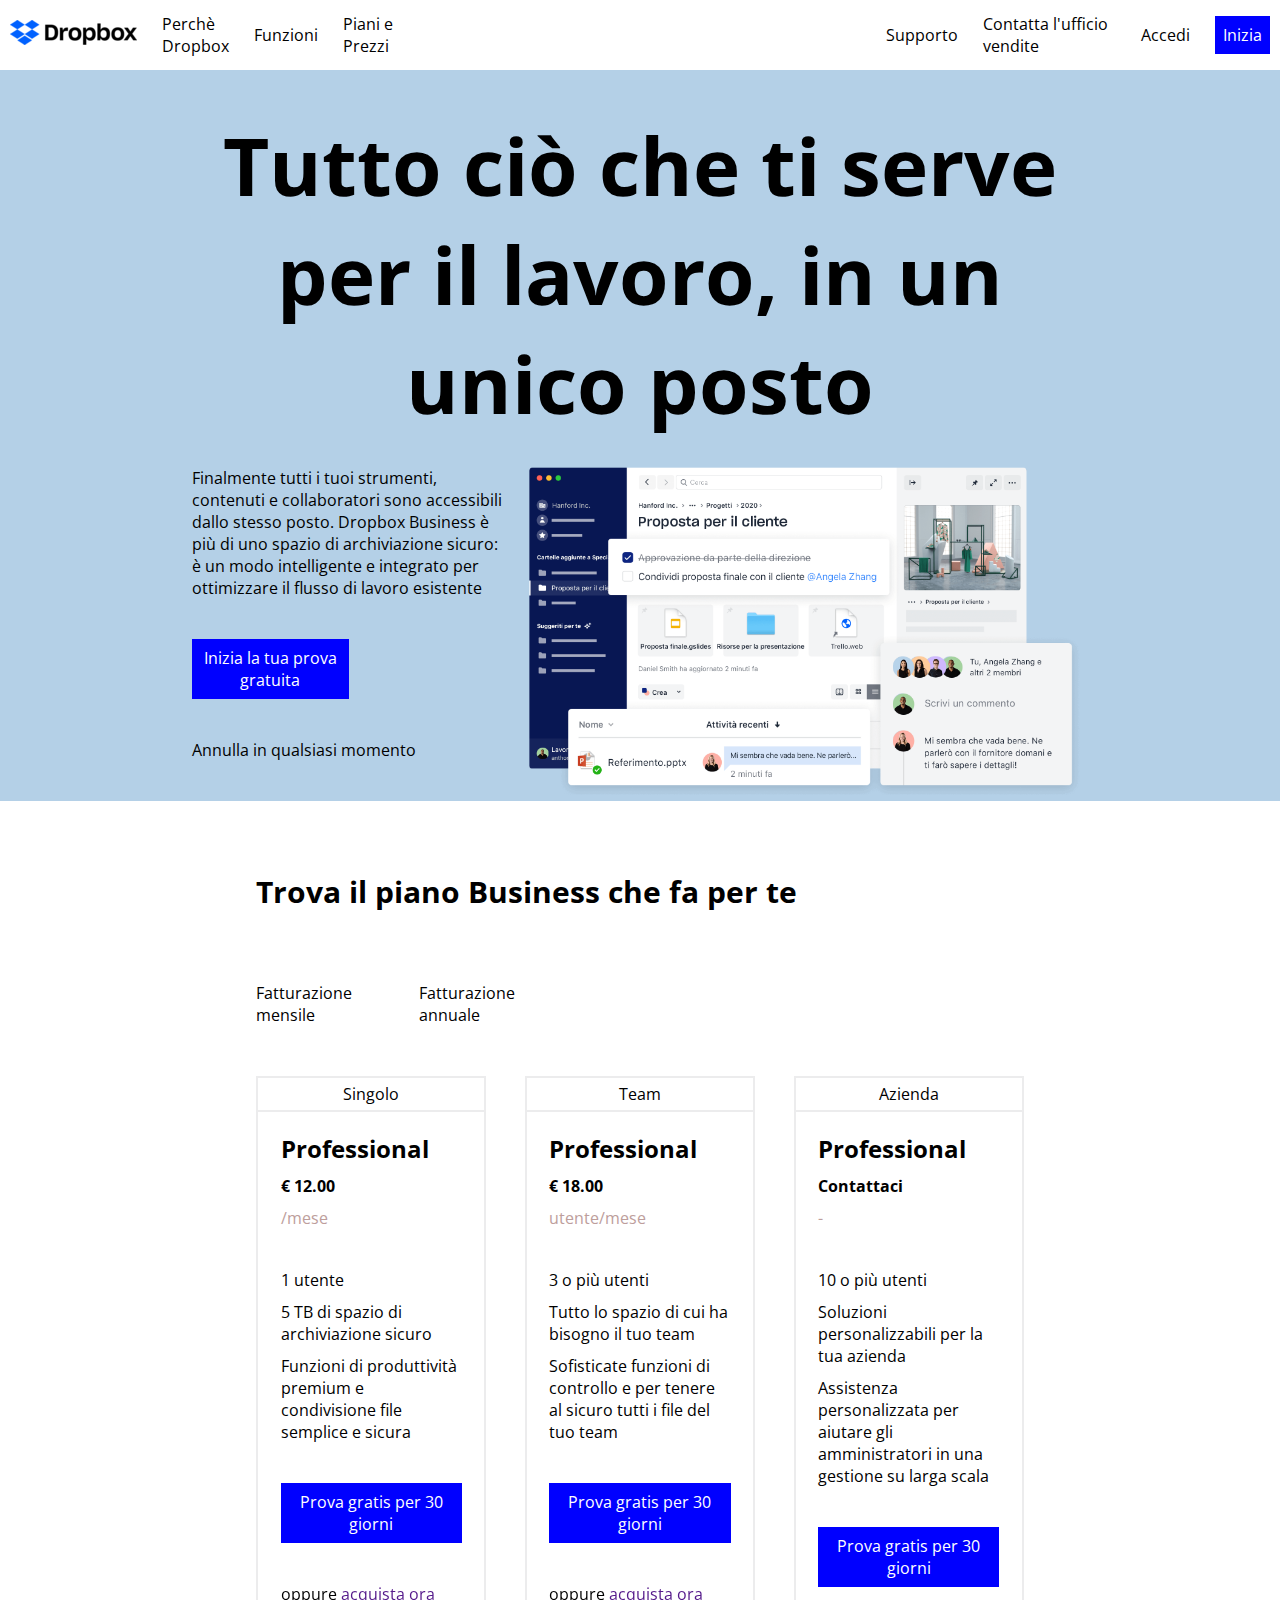
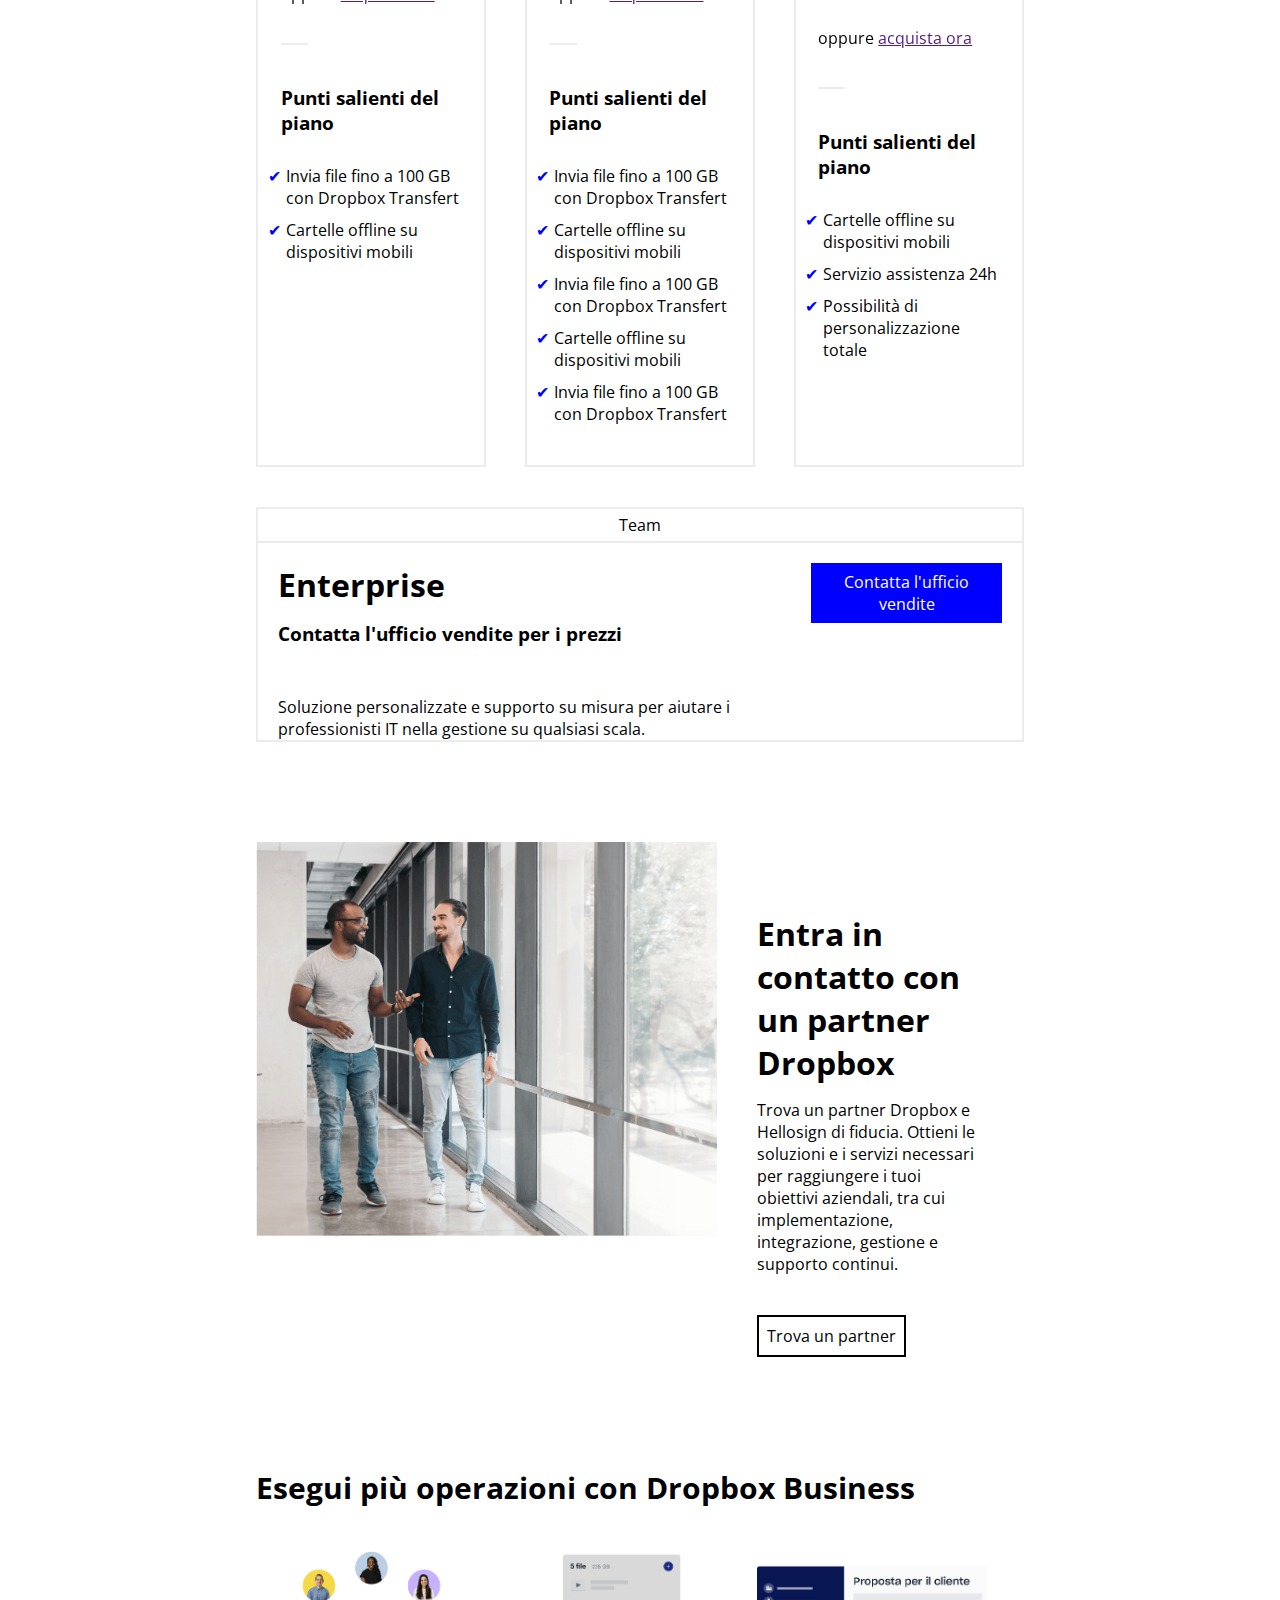
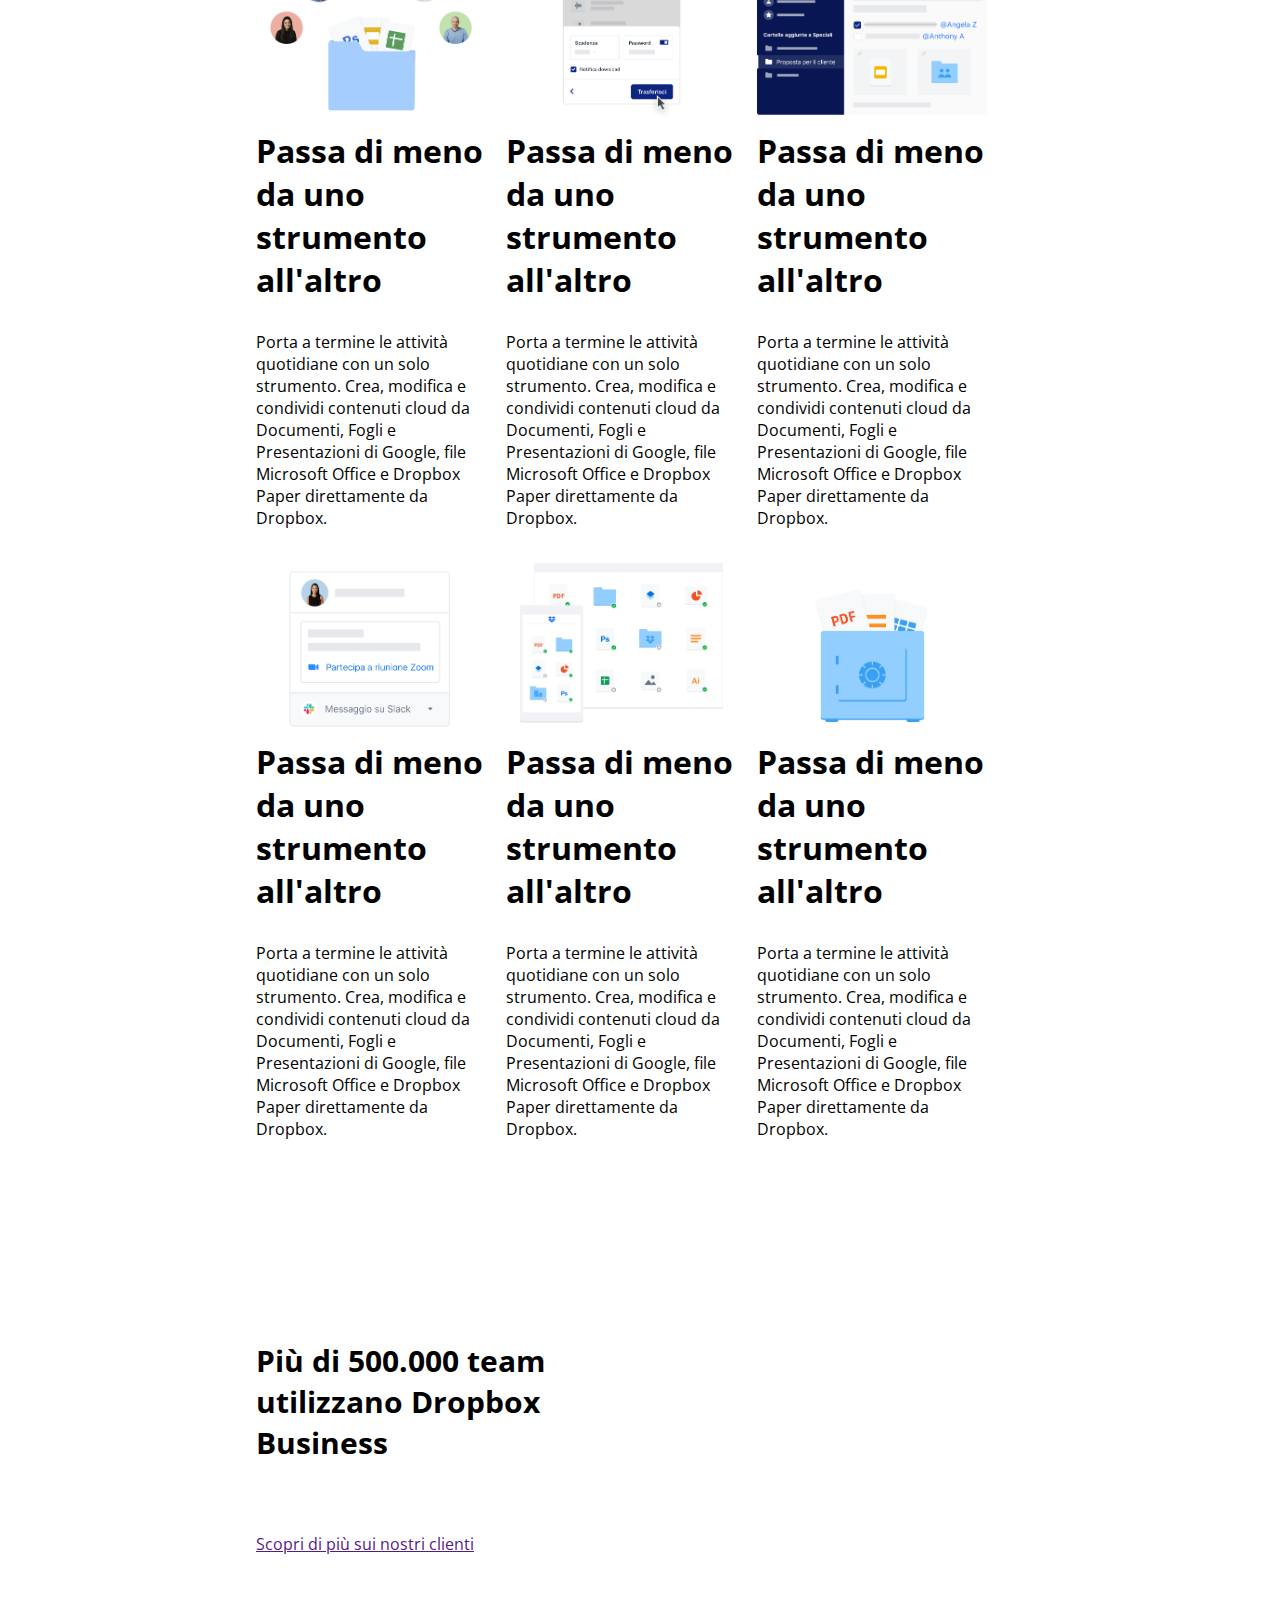
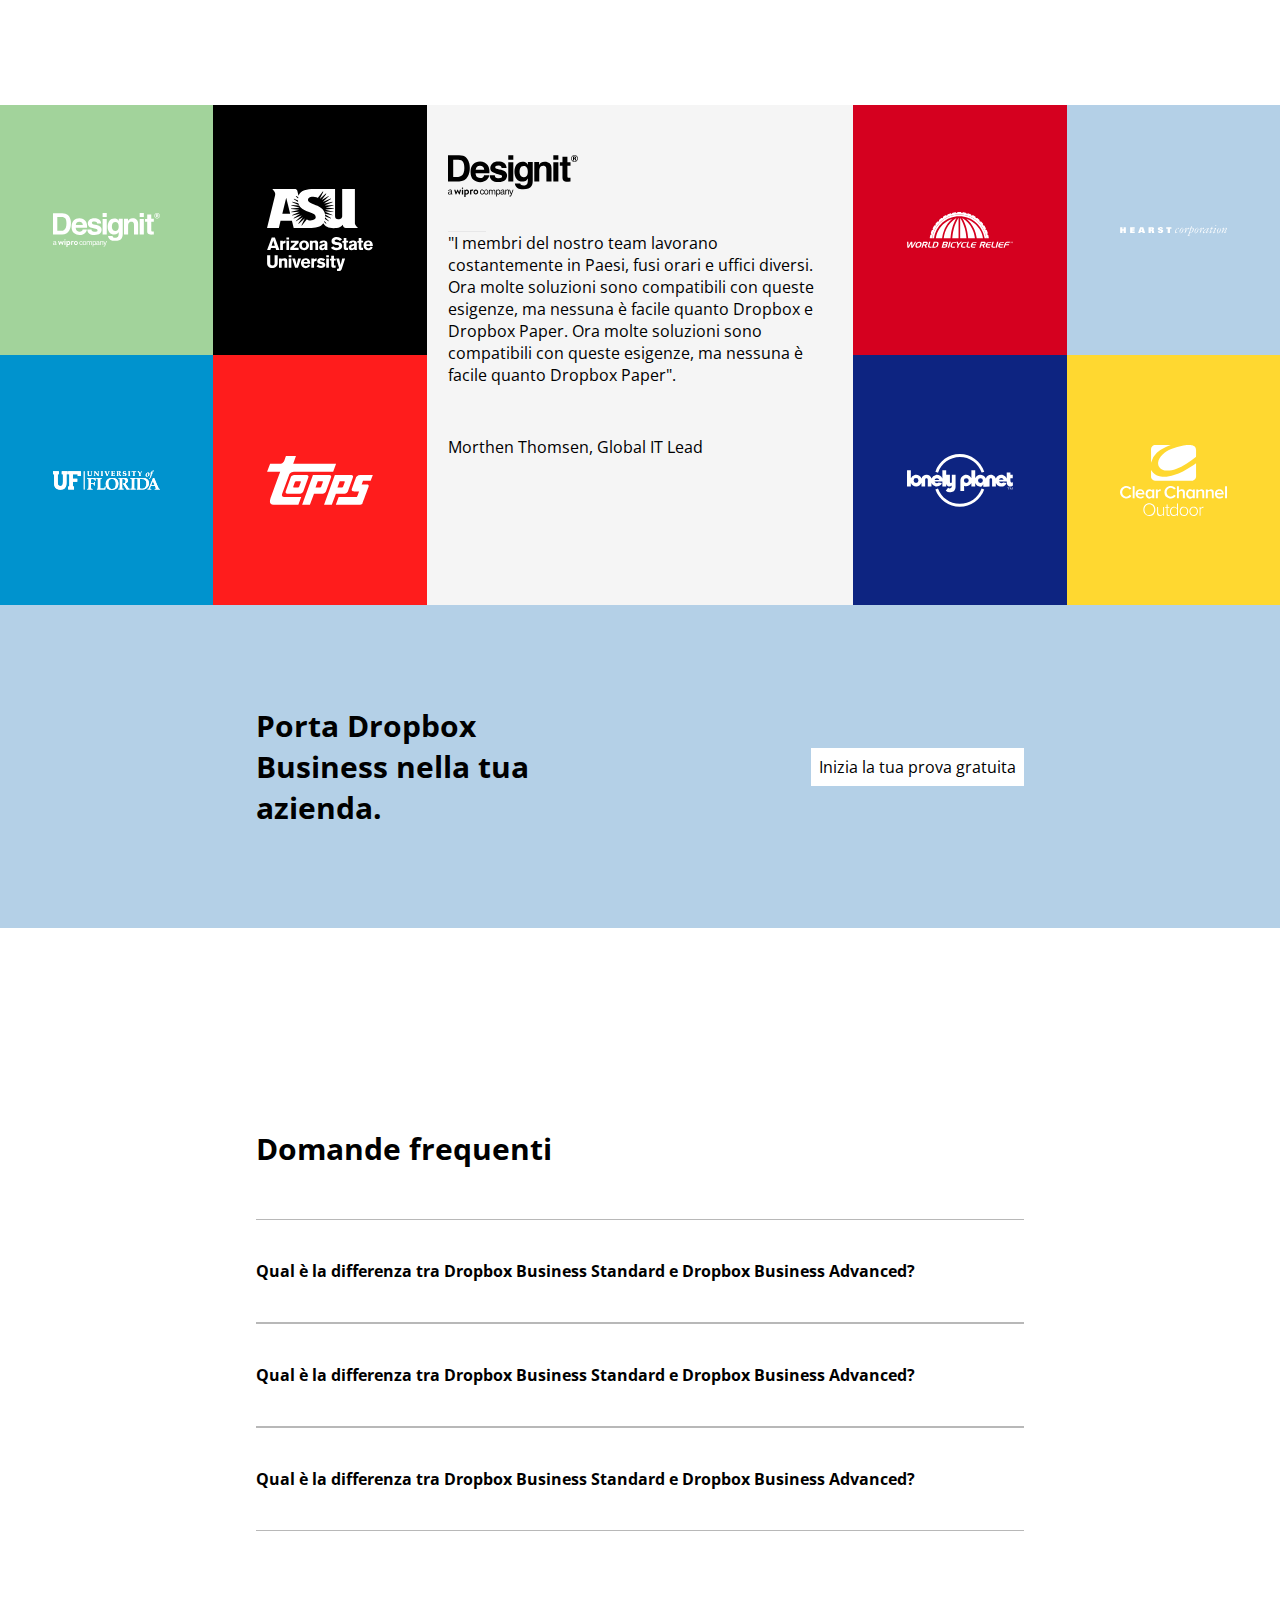
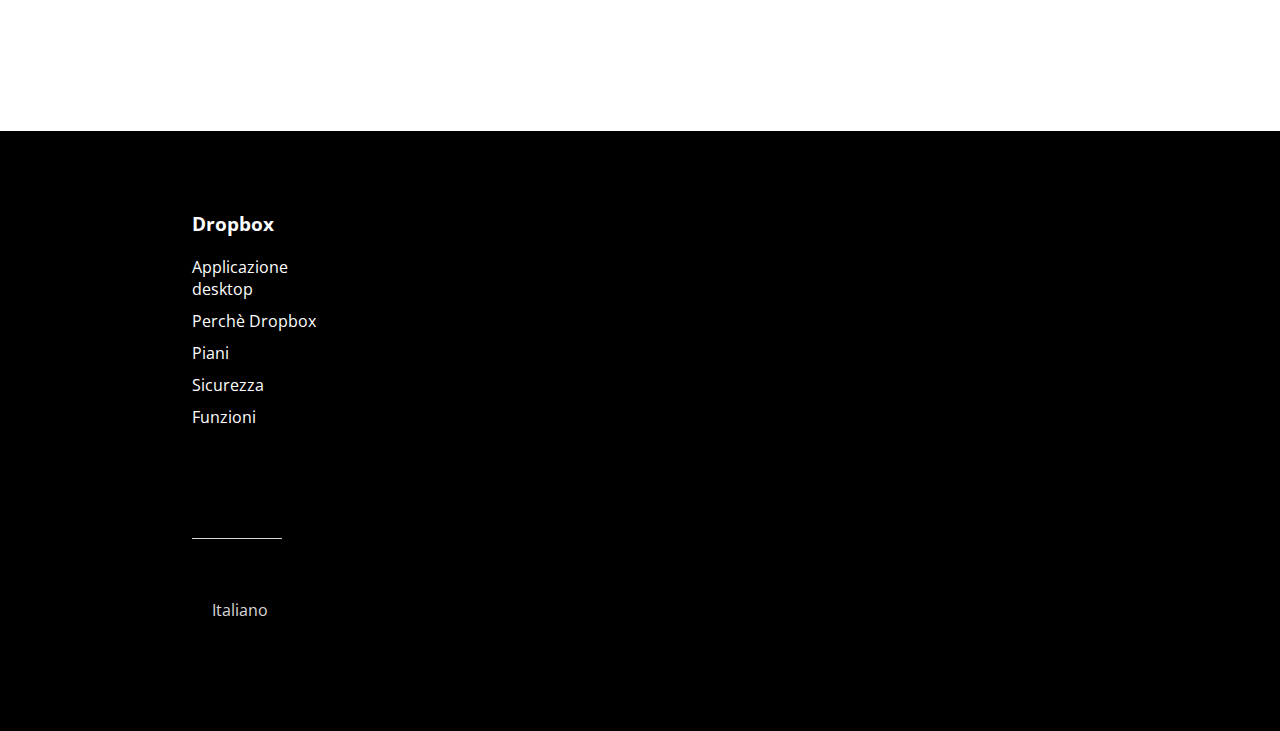
==== commit f8fb5093: "sezione customer completata" ====
--- a/index.html
+++ b/index.html
@@ -238,7 +238,44 @@
 
         <!-- inizio sezione customer -->
         <section id="customer">
-            
+            <div class="col-customer col-customer-side">
+                <div class="customer-box" id="designit">
+                    <img src="img/designit.svg" alt="logo designit">
+                </div>
+                <div class="customer-box" id="arizona">
+                    <img src="img/arizona_state_university.svg" alt="logo arizona">
+                </div>
+                <div class="customer-box" id="florida">
+                    <img src="img/university_of_florida.svg" alt="logo florida">
+                </div>
+                <div class="customer-box" id="topps">
+                    <img src="img/topps.svg" alt="logo topps">
+                </div>
+            </div>
+            <div class="col-customer" id="customer-central">
+                <div id="c-central-container">
+                    <div>
+                        <img src="img/designit.svg" alt="logo design central">
+                    </div>
+                    <div id="line"></div>
+                    <p>"I membri del nostro team lavorano costantemente in Paesi, fusi orari e uffici diversi. Ora molte soluzioni sono compatibili con queste esigenze, ma nessuna è facile quanto Dropbox e Dropbox Paper. Ora molte soluzioni sono compatibili con queste esigenze, ma nessuna è facile quanto Dropbox Paper".</p>
+                    <div id="firma-customer">Morthen Thomsen, Global IT Lead</div>
+                </div>
+            </div>
+            <div class="col-customer col-customer-side">
+                <div class="customer-box" id="world-bicycle">
+                    <img src="img/world_bicycle_relief.svg" alt="logo world bicycle">
+                </div>
+                <div class="customer-box" id="hearts">
+                    <img src="img/hearst_corp.svg" alt="logo hearst">
+                </div>
+                <div class="customer-box" id="lonely-planet">
+                    <img src="img/lonely_planet.svg" alt="logo lonely planet">
+                </div>
+                <div class="customer-box" id="clear-channel">
+                    <img src="img/clear_channel.svg" alt="logo clear channel">
+                </div>
+            </div>
         </section>
         <!-- /fine sezione customer -->
 
--- a/css/style.css
+++ b/css/style.css
@@ -379,13 +379,102 @@
 /* inizio regole customer */
 #customer {
     width: 100%;
+    display: flex;
+}
+
+.col-customer {
+    width: calc(100% / 3);
     /* debug */
-    background-color: red;
-    min-height: 400px;
-}
+    min-height: 500px; 
+}
+
+.col-customer-side {
+    display: flex;
+    flex-wrap: wrap;
+}
+
+.customer-box {
+    width: 50%;
+    height: 50%;
+    display: flex;
+    justify-content: center;
+    align-items: center;
+    /* debug */
+}
+
+.customer-box img {
+    max-width: 50%;
+    filter: brightness(0) invert(1);
+}
+
+/* regole customer centrale */
+#customer-central {
+    background-color: rgba(245,245,245,255);
+}
+
+#c-central-container {
+    width: 90%;
+    margin: 50px auto 0px auto;
+    /* debug */
+    min-height: 80%;
+}
+
+#c-central-container img {
+    max-width: 34%;
+}
+
+#line {
+    width: 10%;
+    height: 30px;
+    border-bottom: solid 1px rgba(231,231,232,255);
+}
+
+#firma-customer {
+    margin-top: 50px;
+}
+
+
+
+/* /fine regole customer centrale */
+
+
+/* regole id vari marchi */
+#designit {
+    background-color: rgba(162,211,155,255);
+}
+
+#arizona {
+    background-color: black;
+}
+
+#florida {
+    background-color: rgba(0,147,206,255);
+}
+
+#topps {
+    background-color: rgba(255,28,28,255);
+}
+
+#world-bicycle {
+    background-color: rgba(213,0,31,255);
+}
+
+#lonely-planet {
+    background-color: rgba(13,36,129,255);
+}
+
+#hearts {
+    background-color: rgba(180,208,231,255);
+}
+
+#clear-channel {
+    background-color: rgba(255,216,48,255);
+}
+/* /fine regole id vari marchi */
+
+
 /* /fine regole customer */
 
-/* rgba(180,208,231,255) */
 
 /* inizio regole sezione dropbox business */
 #dropbox-business {
@@ -489,6 +578,5 @@
     padding: 60px 20px 20px 20px;
     color: rgba(216,216,216,255);
     border-top: solid 1px rgba(216,216,216,255);
-    
-
-}+}
+/* /FINE REGOLE FOOTER */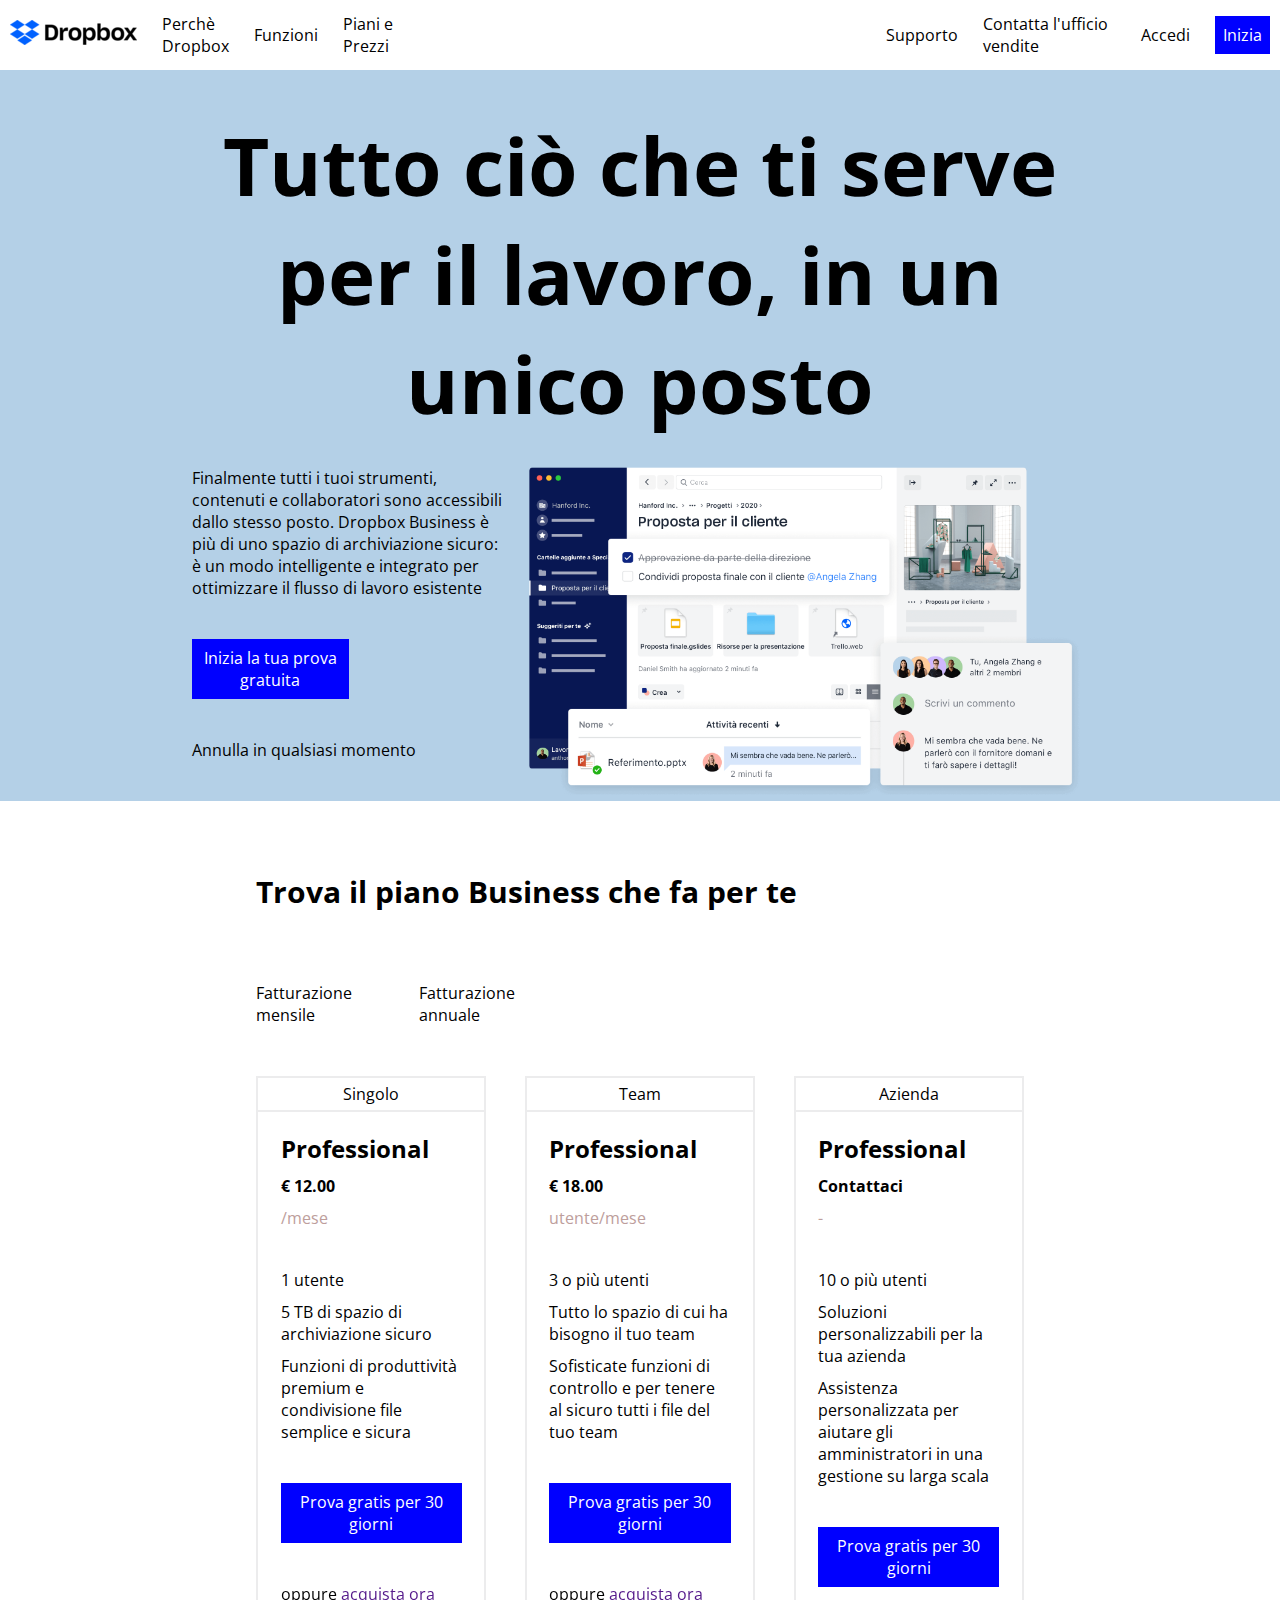
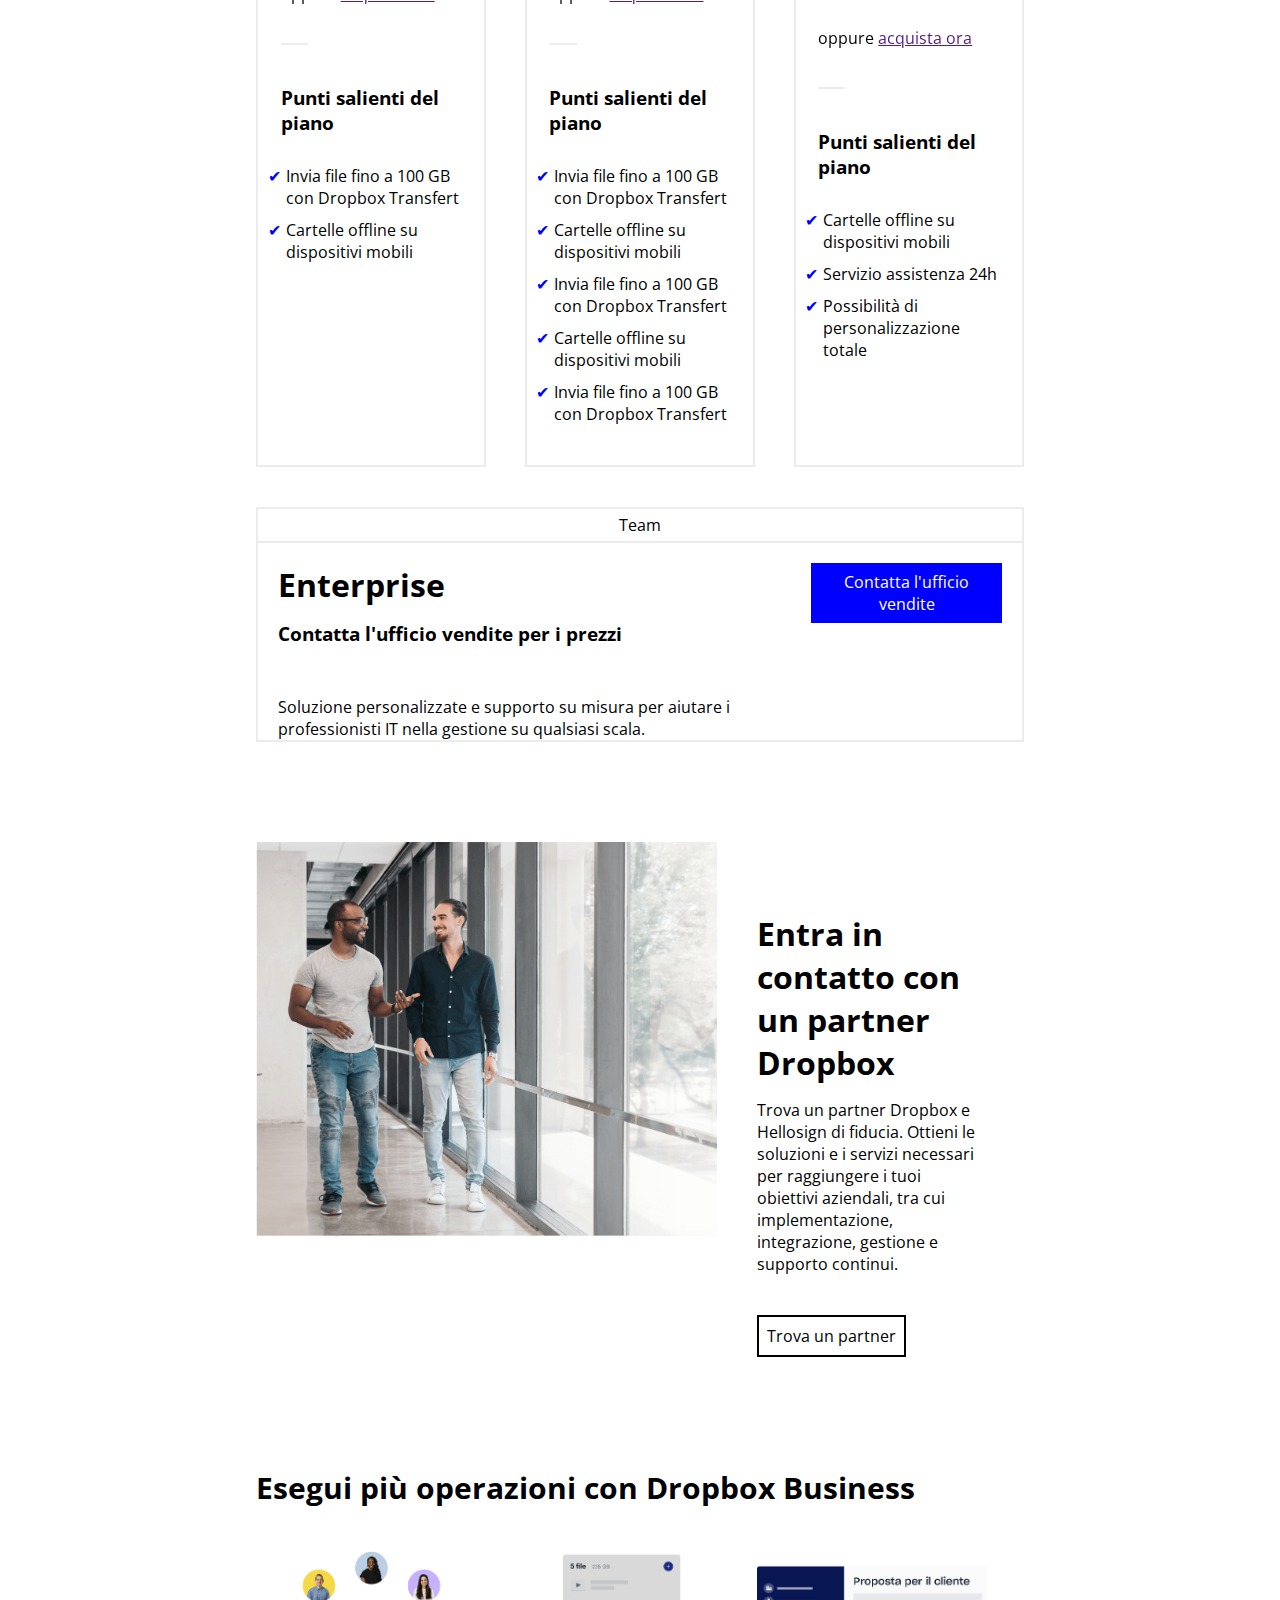
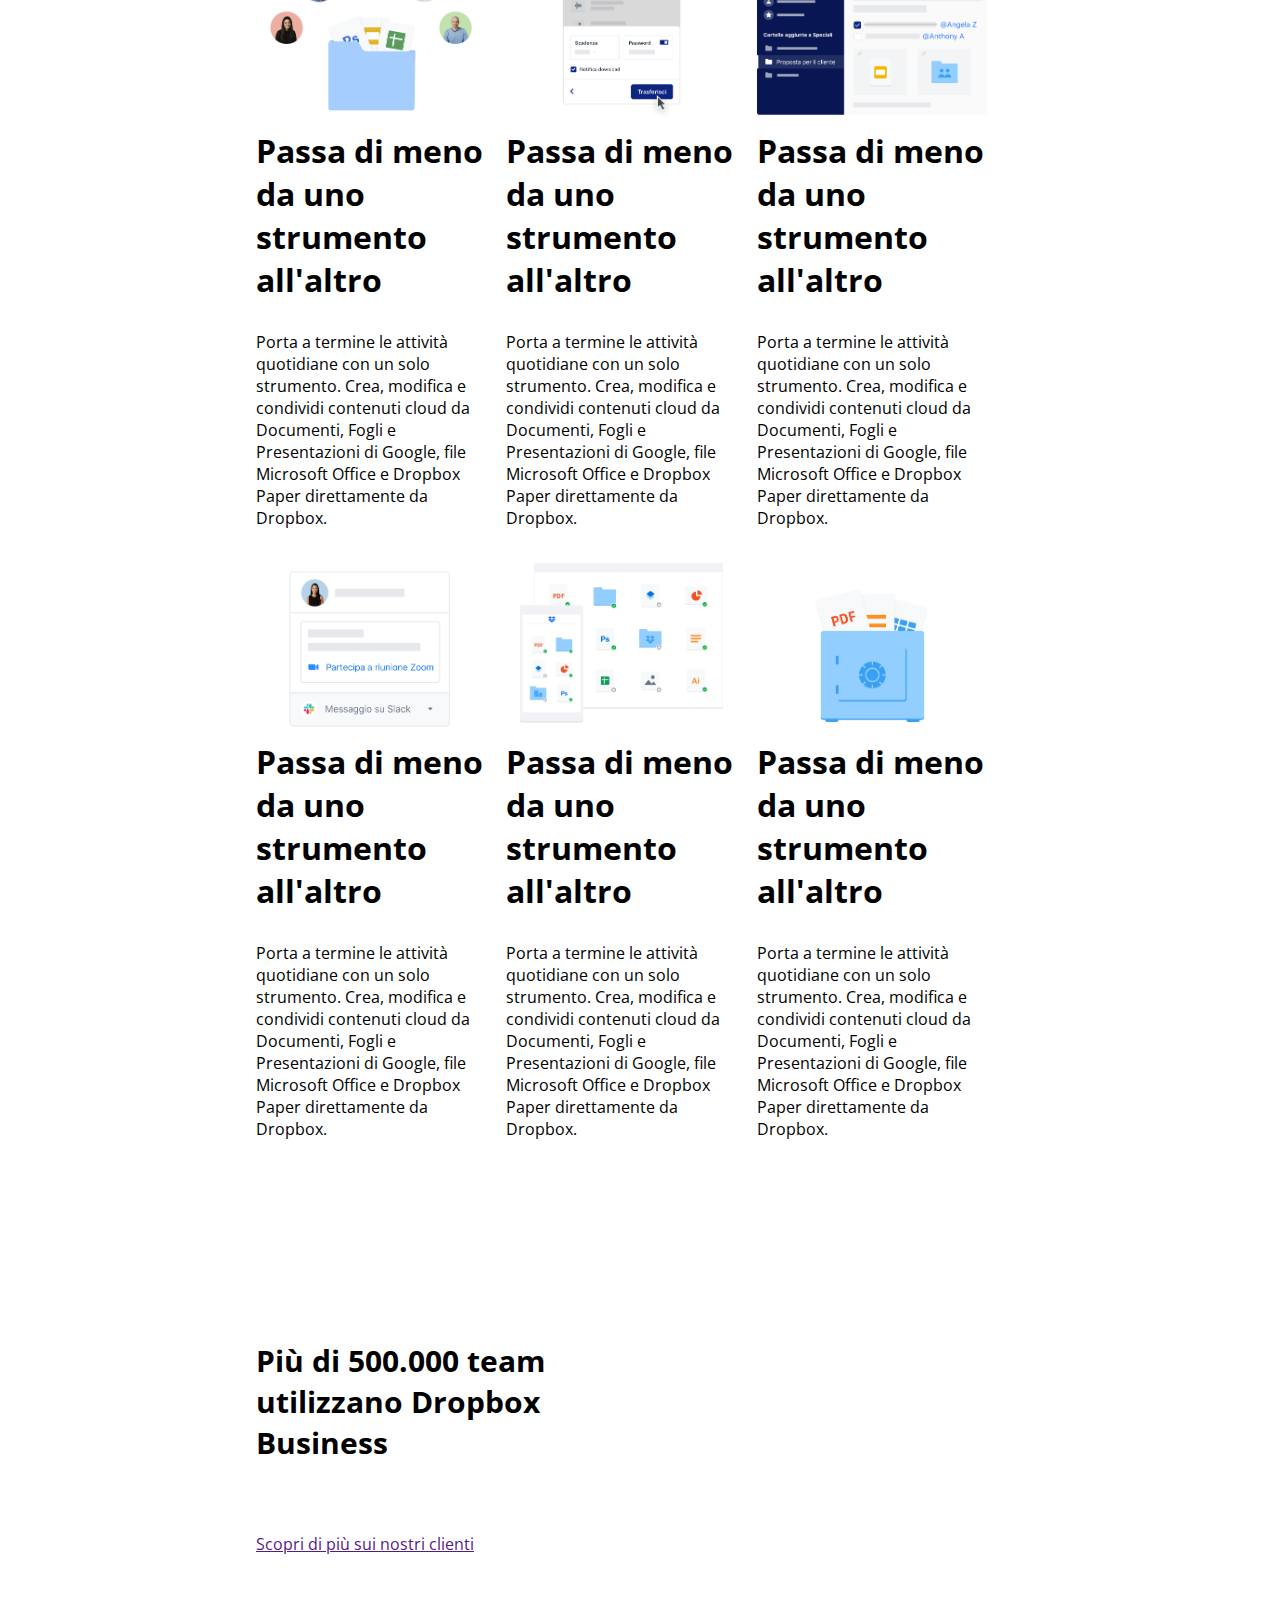
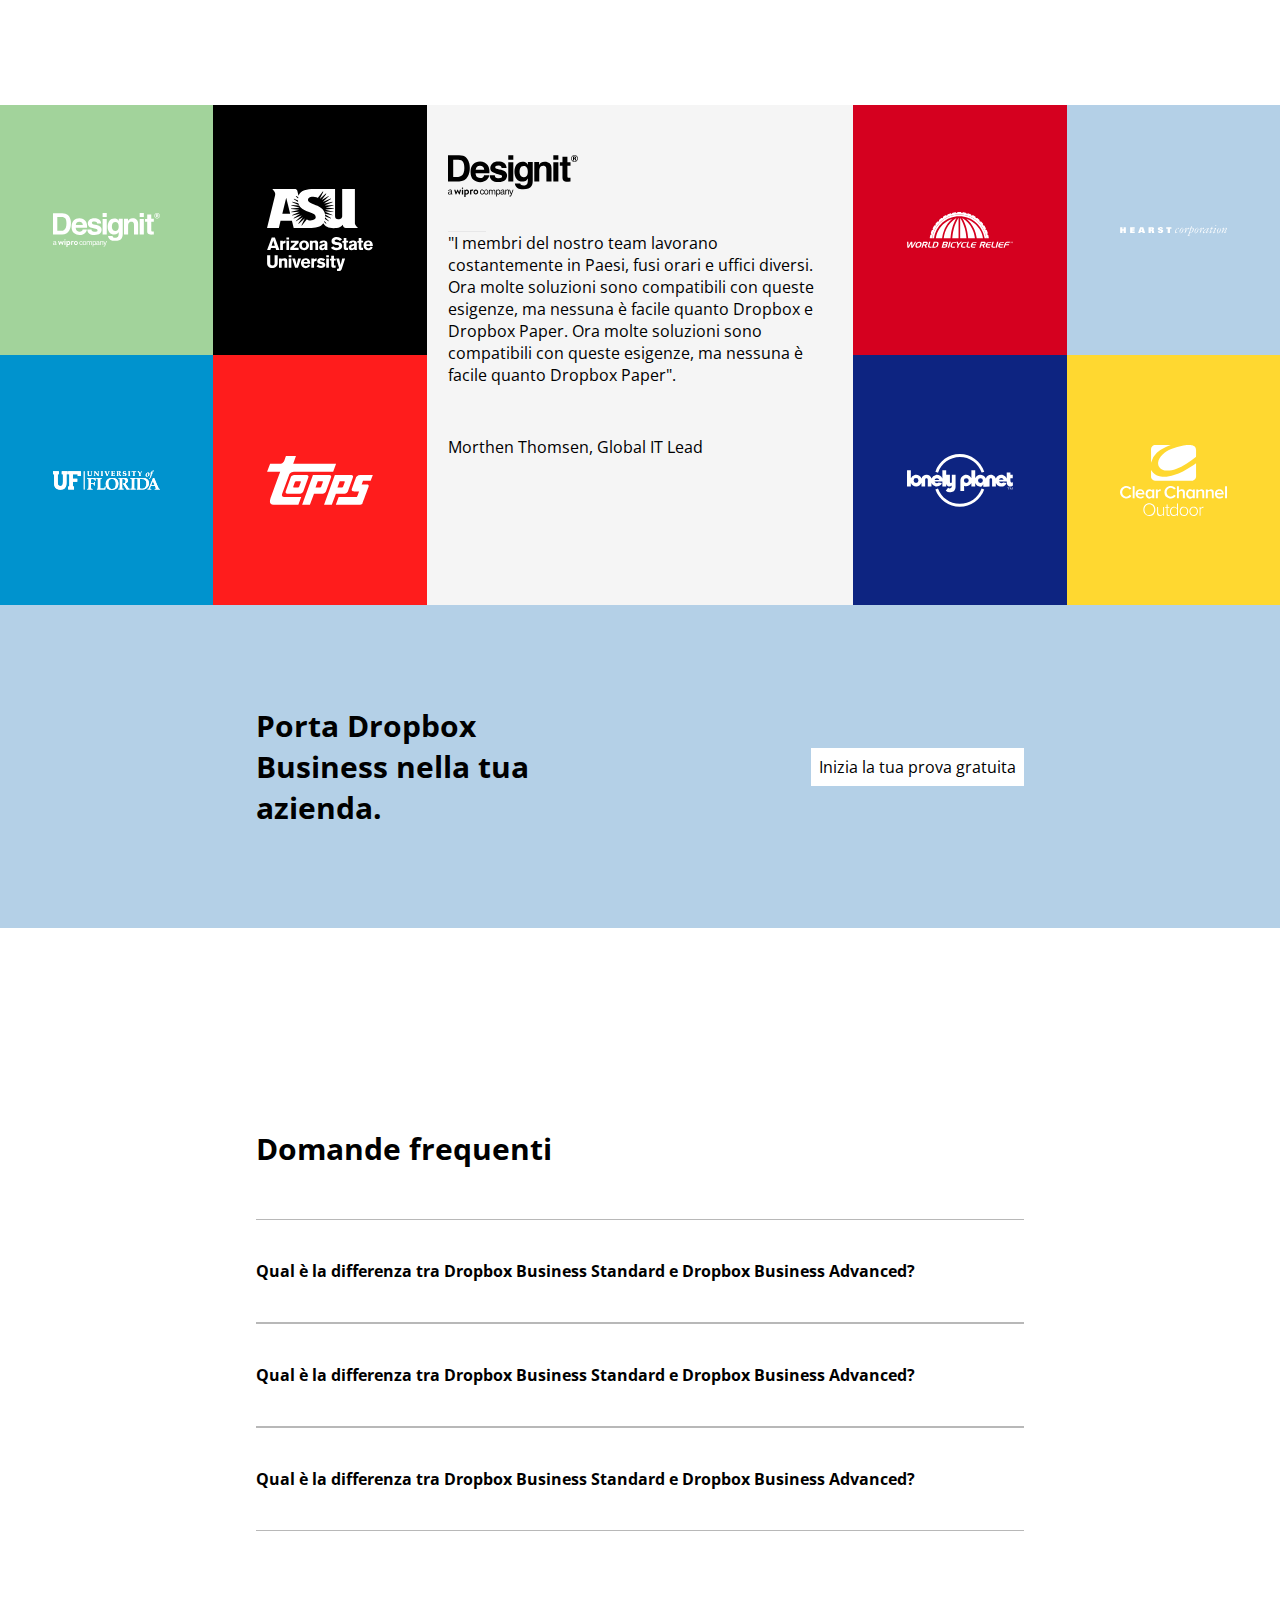
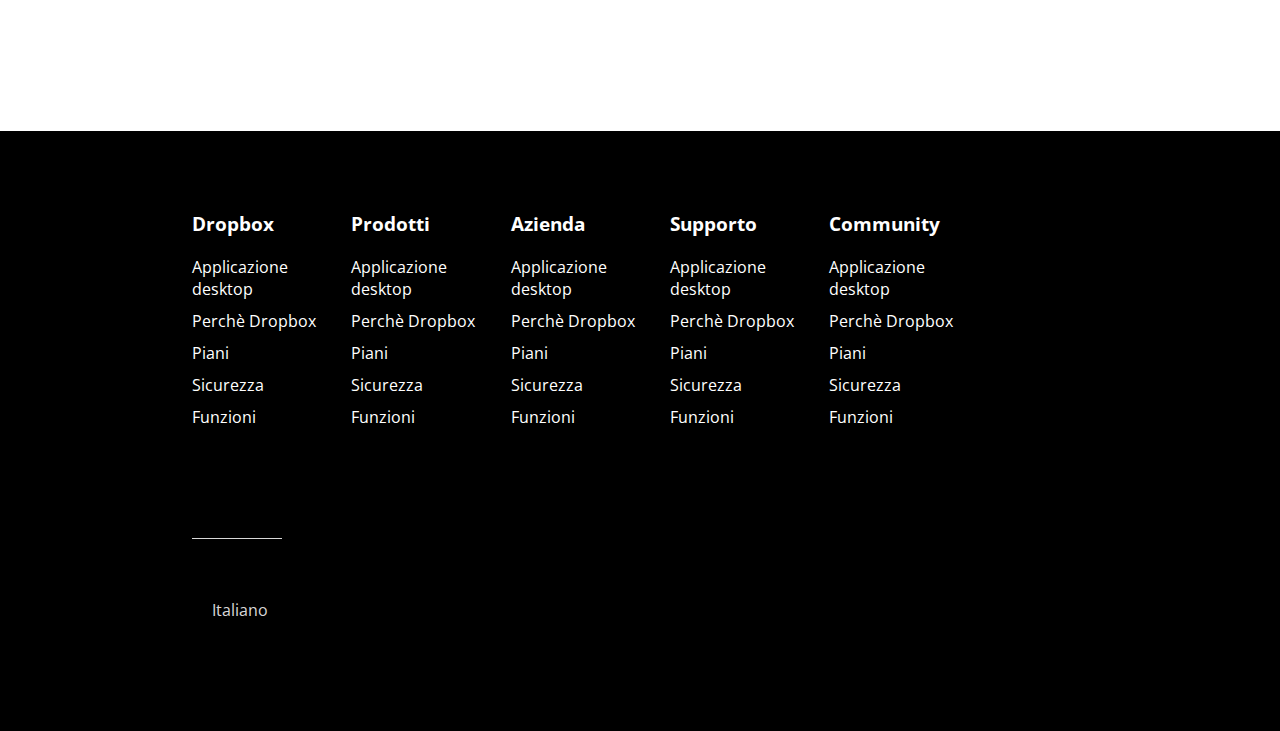
==== commit 1aa04051: "add link ovunque, e aggiunta di tutte le colonne del footer" ====
--- a/index.html
+++ b/index.html
@@ -79,9 +79,9 @@
                             <li><i class="fa-solid fa-folder"></i> 5 TB di spazio di archiviazione sicuro</li>
                             <li><i class="fa-solid fa-share-nodes"></i> Funzioni di produttività premium e condivisione file semplice e sicura</li>
                         </ul>
-                        <div class="plan-button-try">
+                        <a href=""><div class="plan-button-try">
                             Prova gratis per 30 giorni
-                        </div>
+                        </div></a>
                         <div class="plan-buy-now">
                             oppure <a href="">acquista ora</a>
                             <div class="plan-buy-now-border"></div>
@@ -107,9 +107,9 @@
                             <li><i class="fa-solid fa-folder"></i> Tutto lo spazio di cui ha bisogno il tuo team</li>
                             <li><i class="fa-solid fa-share-nodes"></i> Sofisticate funzioni di controllo e per tenere al sicuro tutti i file del tuo team</li>
                         </ul>
-                        <div class="plan-button-try">
+                        <a href=""><div class="plan-button-try">
                             Prova gratis per 30 giorni
-                        </div>
+                        </div></a>
                         <div class="plan-buy-now">
                             oppure <a href="">acquista ora</a>
                             <div class="plan-buy-now-border"></div>
@@ -138,9 +138,9 @@
                             <li><i class="fa-solid fa-folder"></i> Soluzioni personalizzabili per la tua azienda</li>
                             <li><i class="fa-solid fa-share-nodes"></i> Assistenza personalizzata per aiutare gli amministratori in una gestione su larga scala</li>
                         </ul>
-                        <div class="plan-button-try">
+                        <a href=""><div class="plan-button-try">
                             Prova gratis per 30 giorni
-                        </div>
+                        </div></a>
                         <div class="plan-buy-now">
                             oppure <a href="">acquista ora</a>
                             <div class="plan-buy-now-border"></div>
@@ -167,8 +167,8 @@
                     <h3>Contatta l'ufficio vendite per i prezzi</h3>
                 </div>
                 <div class="flex-item-right">
-                    <div class="plan-button-try">Contatta l'ufficio vendite</div>
-                </div>
+                    <a href=""><div class="plan-button-try">Contatta l'ufficio vendite</div>
+                </div></a>
             </div>
             <p>Soluzione personalizzate e supporto su misura per aiutare i professionisti IT nella gestione su qualsiasi scala.</p>
         </section>
@@ -184,7 +184,7 @@
                     <div>
                         <h1>Entra in contatto con un partner Dropbox</h1>
                         <p>Trova un partner Dropbox e Hellosign di fiducia. Ottieni le soluzioni e i servizi necessari per raggiungere i tuoi obiettivi aziendali, tra cui implementazione, integrazione, gestione e supporto continui.</p>
-                        <span class="white-button w-30 border-2">Trova un partner</span>
+                        <a href=""><span class="white-button w-30 border-2">Trova un partner</span></a>
                     </div>
                 </div>
             </div>
@@ -283,7 +283,7 @@
         <section id="dropbox-business">
             <div id="flex-container-business">
                 <h1 id="business-title">Porta Dropbox Business nella tua azienda.</h1>
-                <div class="white-button">Inizia la tua prova gratuita</div>
+                <a href=""><div class="white-button">Inizia la tua prova gratuita</div></a>
             </div>
         </section>
         <!-- /fine sezione dropbox business -->
@@ -315,18 +315,53 @@
             <div class="footer-col">
                 <h3>Dropbox</h3>
                 <ul>
-                    <li>Applicazione desktop</li>
-                    <li>Perchè Dropbox</li>
-                    <li>Piani</li>
-                    <li>Sicurezza</li>
-                    <li>Funzioni</li>
-                </ul>
-            </div>
-            <div class="footer-col"></div>
-            <div class="footer-col"></div>
-            <div class="footer-col"></div>
-            <div class="footer-col"></div>
-            <div class="footer-col"></div>
+                    <a href=""><li>Applicazione desktop</li></a>
+                    <a href=""><li>Perchè Dropbox</li></a>
+                    <a href=""><li>Piani</li></a>
+                    <a href=""><li>Sicurezza</li></a>
+                    <a href=""><li>Funzioni</li></a>
+                </ul>
+            </div>
+            <div class="footer-col">
+                <h3>Prodotti</h3>
+                <ul>
+                    <a href=""><li>Applicazione desktop</li></a>
+                    <a href=""><li>Perchè Dropbox</li></a>
+                    <a href=""><li>Piani</li></a>
+                    <a href=""><li>Sicurezza</li></a>
+                    <a href=""><li>Funzioni</li></a>
+                </ul>
+            </div>
+            <div class="footer-col">
+                <h3>Azienda</h3>
+                <ul>
+                    <a href=""><li>Applicazione desktop</li></a>
+                    <a href=""><li>Perchè Dropbox</li></a>
+                    <a href=""><li>Piani</li></a>
+                    <a href=""><li>Sicurezza</li></a>
+                    <a href=""><li>Funzioni</li></a>
+                </ul>
+            </div>
+            <div class="footer-col">
+                <h3>Supporto</h3>
+                <ul>
+                    <a href=""><li>Applicazione desktop</li></a>
+                    <a href=""><li>Perchè Dropbox</li></a>
+                    <a href=""><li>Piani</li></a>
+                    <a href=""><li>Sicurezza</li></a>
+                    <a href=""><li>Funzioni</li></a>
+                </ul>
+            </div>
+            <div class="footer-col">
+                <h3>Community</h3>
+                <ul>
+                    <a href=""><li>Applicazione desktop</li></a>
+                    <a href=""><li>Perchè Dropbox</li></a>
+                    <a href=""><li>Piani</li></a>
+                    <a href=""><li>Sicurezza</li></a>
+                    <a href=""><li>Funzioni</li></a>
+                </ul>
+            </div>
         </div>
         <div id="lang-cont">
             <div><i class="fa-solid fa-earth-americas"></i> <span>Italiano </span><i class="fa-solid fa-caret-up"></i></div>
--- a/css/style.css
+++ b/css/style.css
@@ -565,6 +565,7 @@
 
 .footer-col li {
     margin-bottom: 10px;
+    color: white;
 }
 
 #lang-cont {
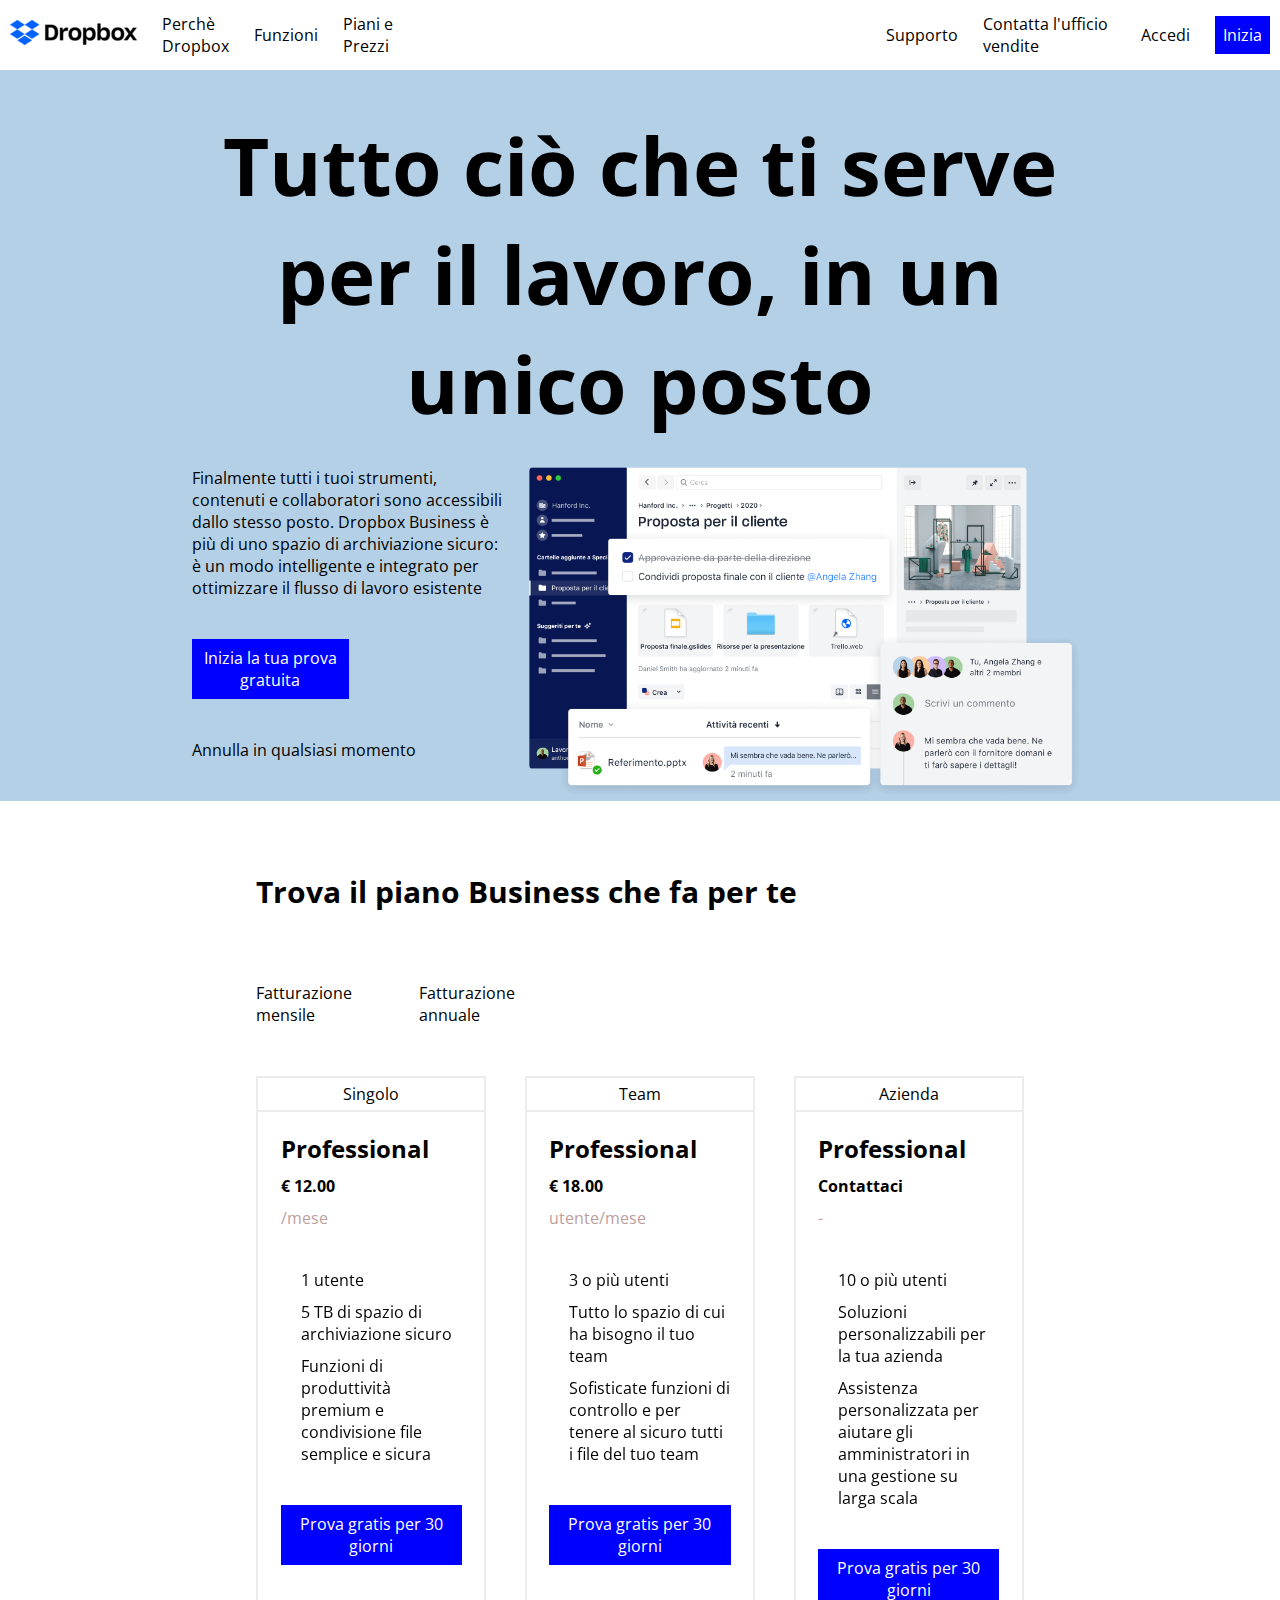
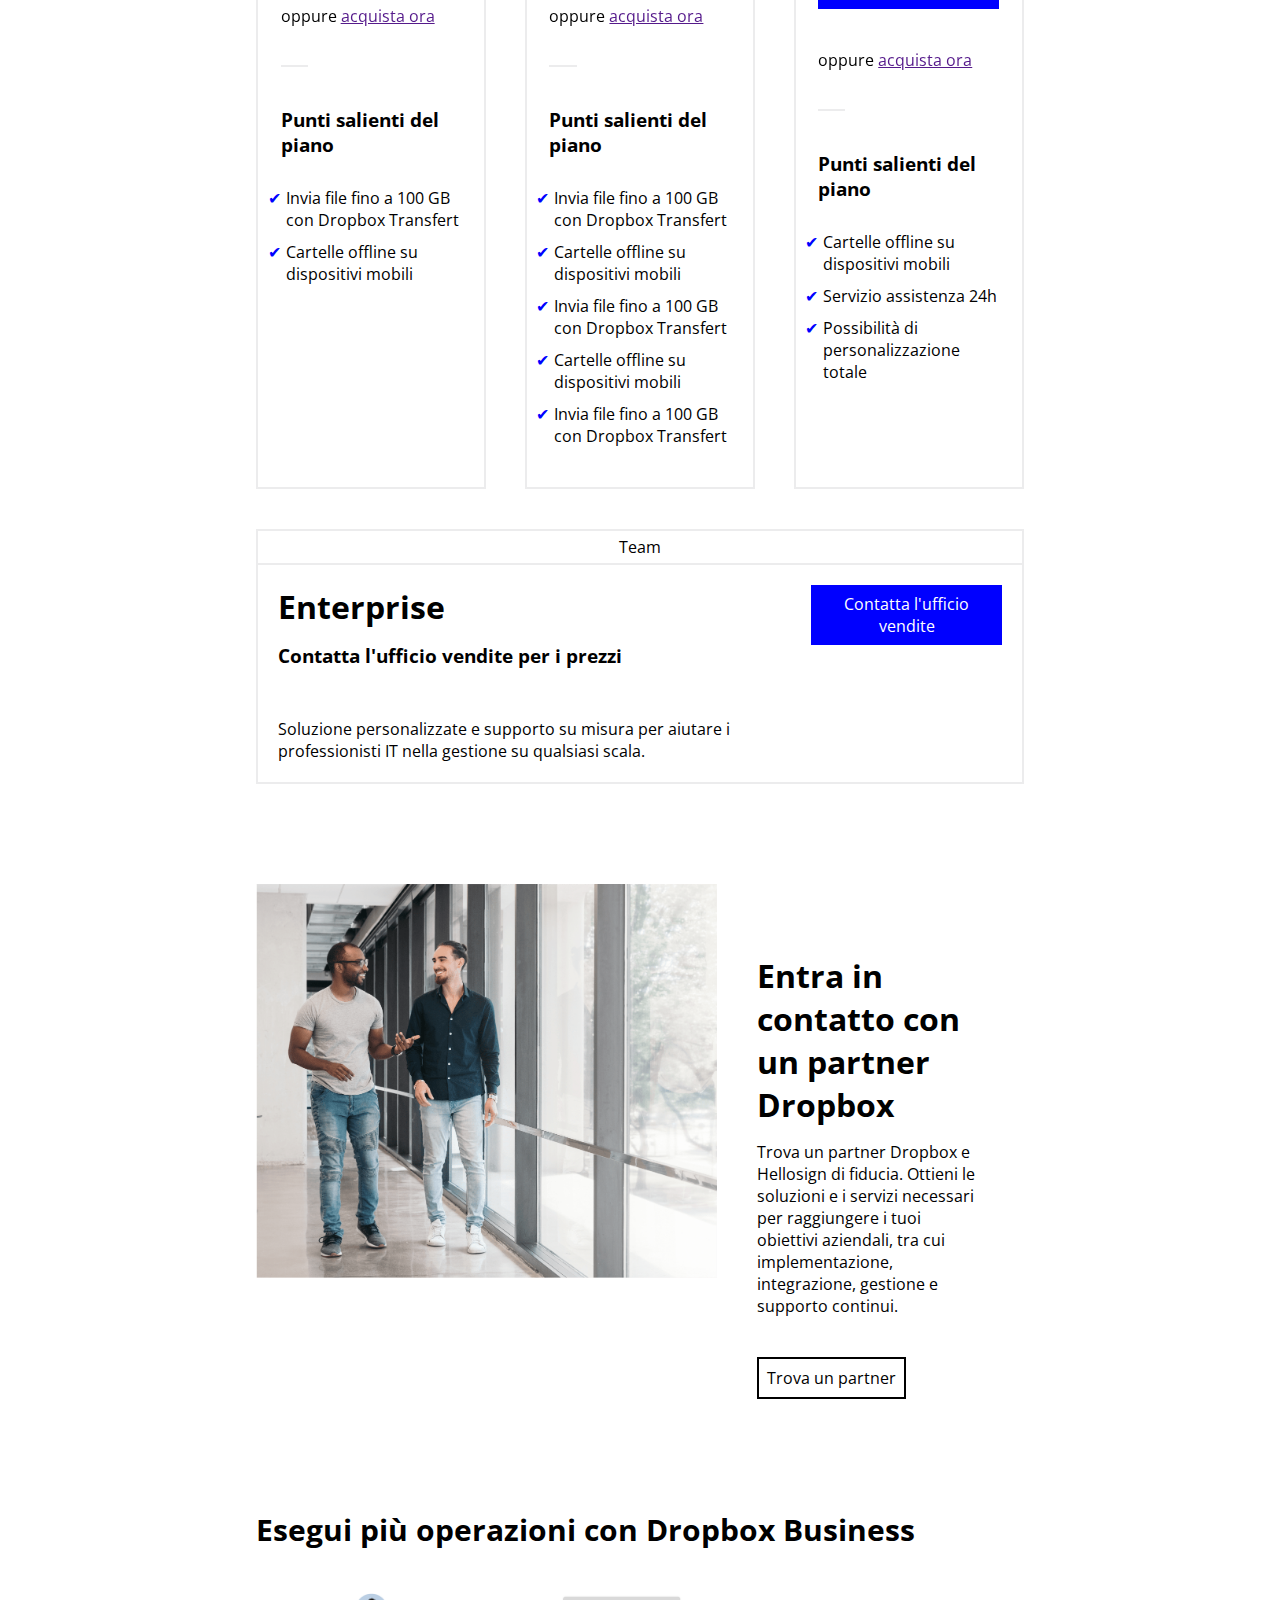
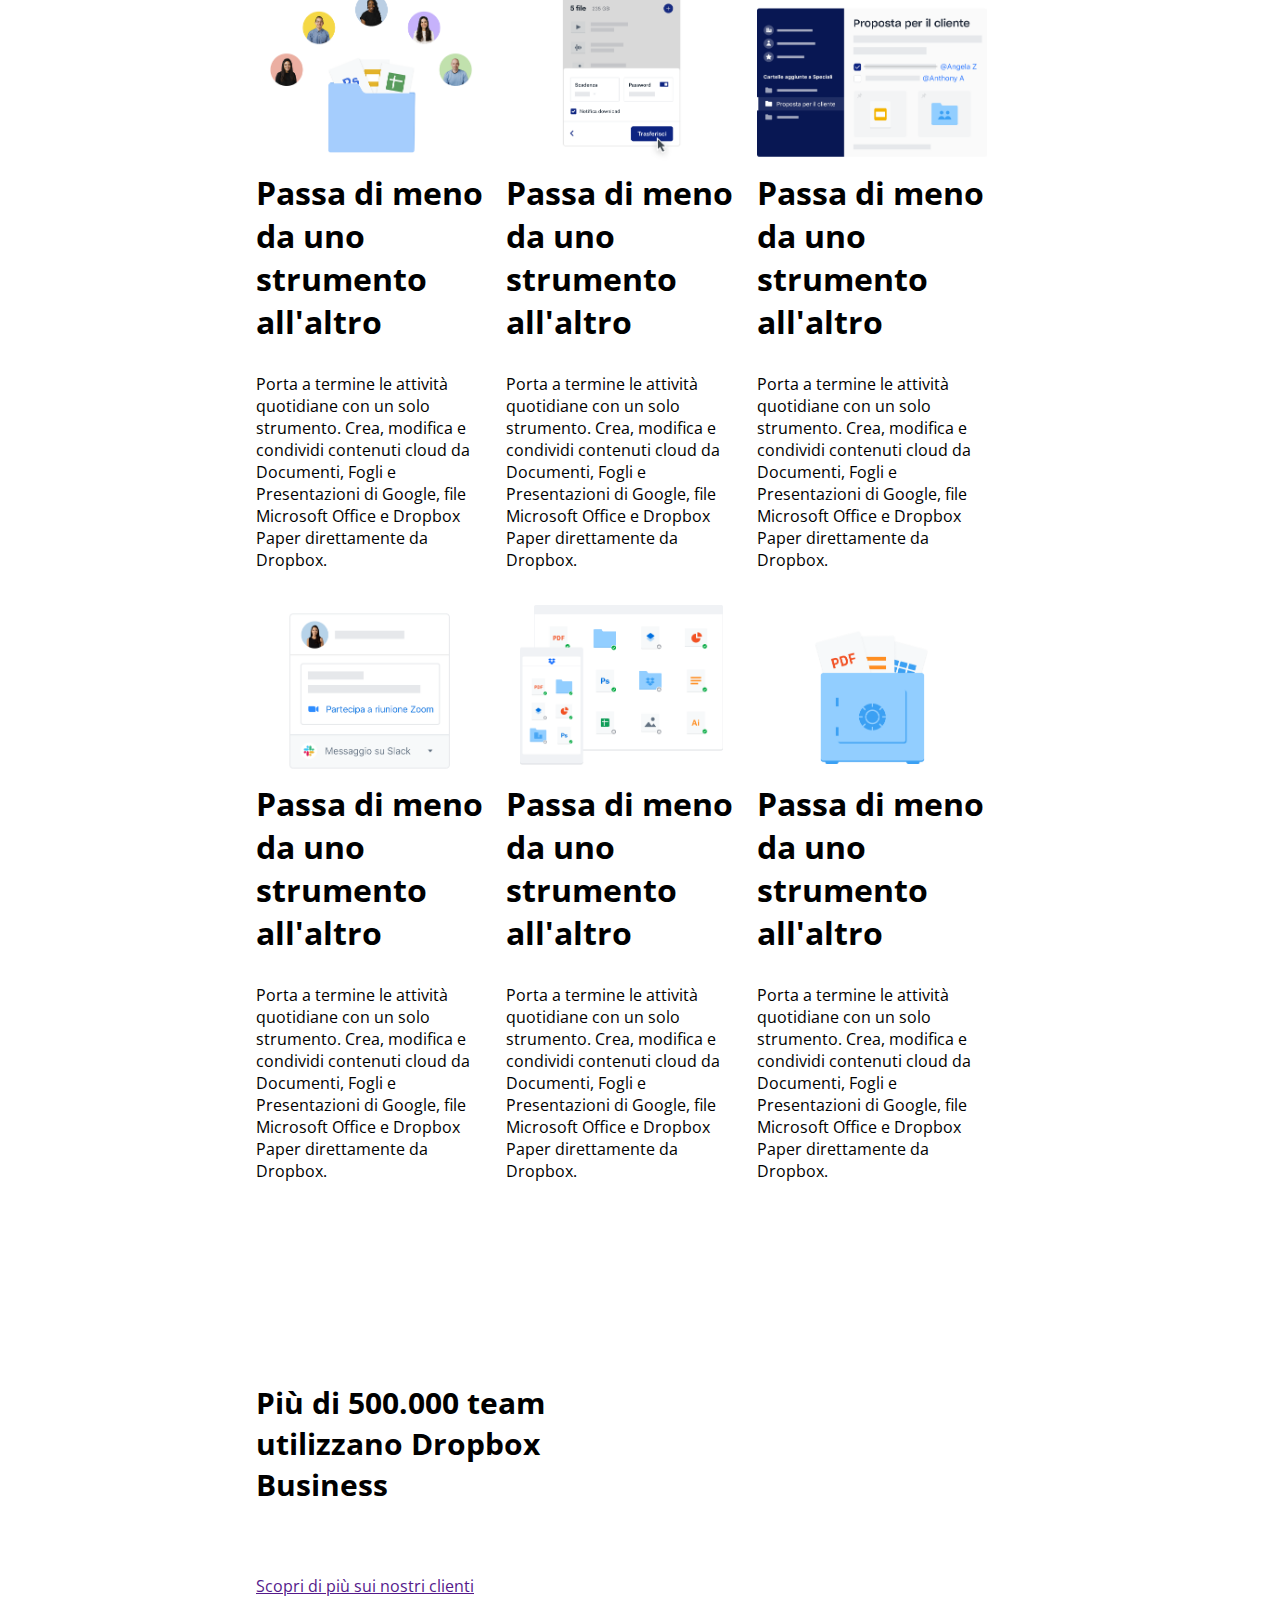
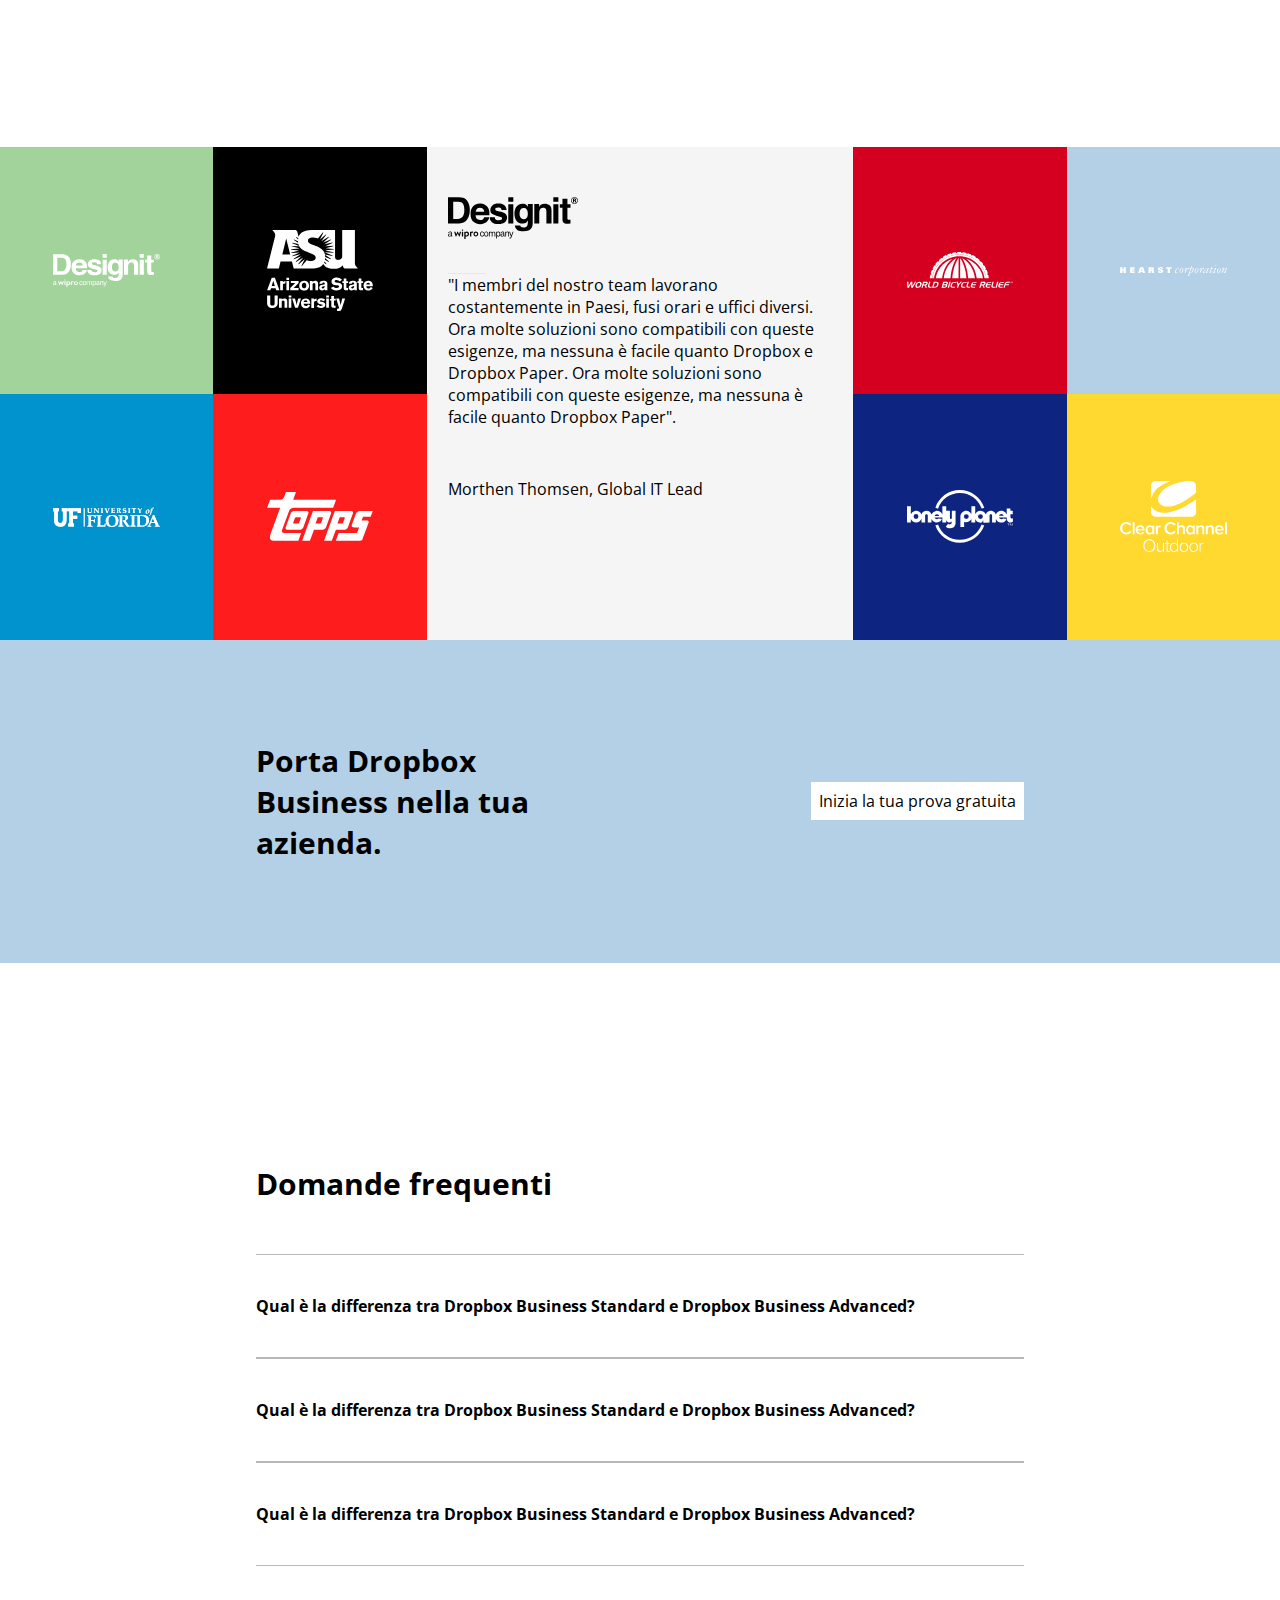
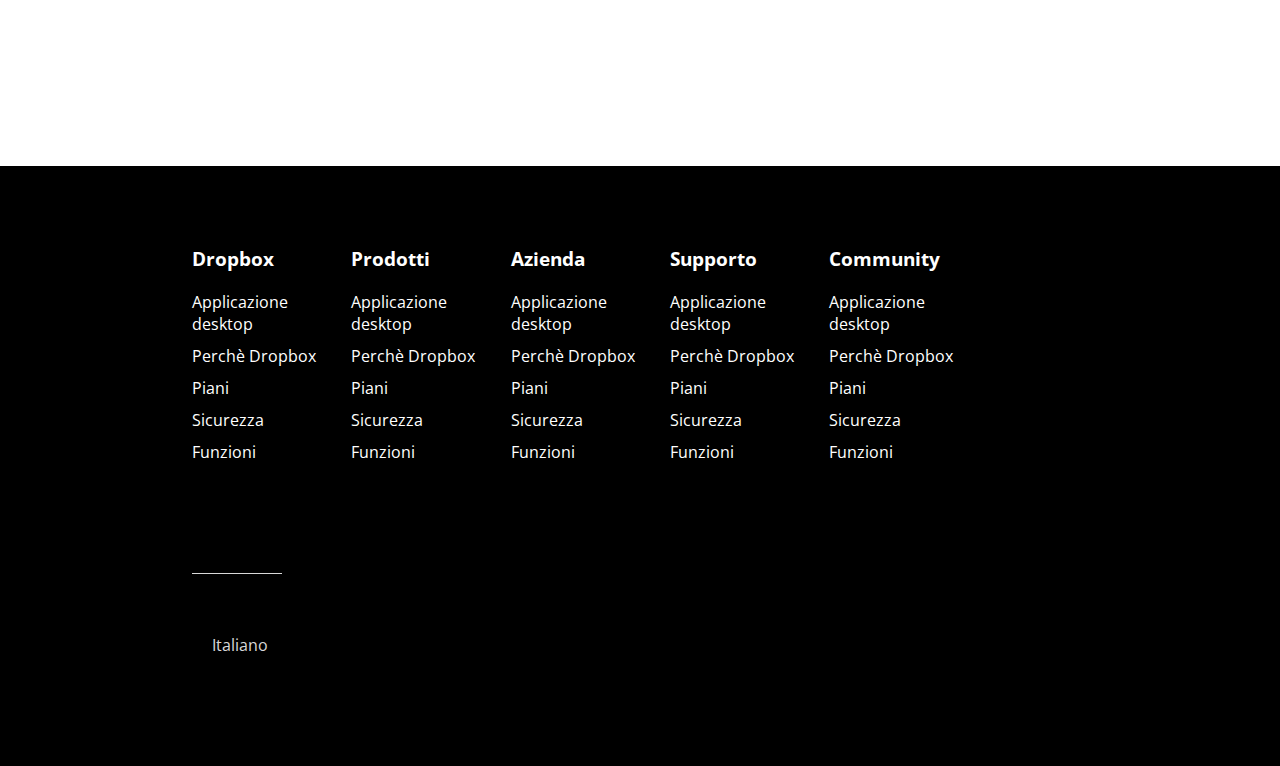
==== commit 173a2033: "icons side fixed -  section plans" ====
--- a/index.html
+++ b/index.html
@@ -75,9 +75,9 @@
                         <div class="plan-price"> 12.00</div>
                         <div class="plan-duration">/mese</div>
                         <ul class="plan-details-list users-detail">
-                            <li><i class="fa-solid fa-user"></i> 1 utente</li>
-                            <li><i class="fa-solid fa-folder"></i> 5 TB di spazio di archiviazione sicuro</li>
-                            <li><i class="fa-solid fa-share-nodes"></i> Funzioni di produttività premium e condivisione file semplice e sicura</li>
+                            <li><i class="fa-solid fa-user"></i><span>1 utente</span></li>
+                            <li><i class="fa-solid fa-folder"></i><span>5 TB di spazio di archiviazione sicuro</span></li>
+                            <li><i class="fa-solid fa-share-nodes"></i><span>Funzioni di produttività premium e condivisione file semplice e sicura</span></li>
                         </ul>
                         <a href=""><div class="plan-button-try">
                             Prova gratis per 30 giorni
@@ -102,10 +102,10 @@
                         <h2>Professional</h2>
                         <div class="plan-price"> 18.00</div>
                         <div class="plan-duration">utente/mese</div>
-                        <ul class="plan-details-list">
-                            <li><i class="fa-solid fa-users"></i> 3 o più utenti</li>
-                            <li><i class="fa-solid fa-folder"></i> Tutto lo spazio di cui ha bisogno il tuo team</li>
-                            <li><i class="fa-solid fa-share-nodes"></i> Sofisticate funzioni di controllo e per tenere al sicuro tutti i file del tuo team</li>
+                        <ul class="plan-details-list users-detail">
+                            <li><i class="fa-solid fa-users"></i><span>3 o più utenti</span></li>
+                            <li><i class="fa-solid fa-folder"></i><span>Tutto lo spazio di cui ha bisogno il tuo team</span></li>
+                            <li><i class="fa-solid fa-share-nodes"></i><span>Sofisticate funzioni di controllo e per tenere al sicuro tutti i file del tuo team</span></li>
                         </ul>
                         <a href=""><div class="plan-button-try">
                             Prova gratis per 30 giorni
@@ -133,10 +133,10 @@
                         <h2>Professional</h2>
                         <div class="plan-price-contact">Contattaci</div>
                         <div class="plan-duration">-</div>
-                        <ul class="plan-details-list">
-                            <li><i class="fa-solid fa-user"></i> 10 o più utenti</li>
-                            <li><i class="fa-solid fa-folder"></i> Soluzioni personalizzabili per la tua azienda</li>
-                            <li><i class="fa-solid fa-share-nodes"></i> Assistenza personalizzata per aiutare gli amministratori in una gestione su larga scala</li>
+                        <ul class="plan-details-list users-detail">
+                            <li><i class="fa-solid fa-user"></i><span>10 o più utenti</span></li>
+                            <li><i class="fa-solid fa-folder"></i><span>Soluzioni personalizzabili per la tua azienda</span></li>
+                            <li><i class="fa-solid fa-share-nodes"></i><span>Assistenza personalizzata per aiutare gli amministratori in una gestione su larga scala</span></li>
                         </ul>
                         <a href=""><div class="plan-button-try">
                             Prova gratis per 30 giorni
--- a/css/style.css
+++ b/css/style.css
@@ -182,8 +182,21 @@
 .plan-details-list {
     list-style-type: none;
     margin-bottom: 40px;
-    min-height: 160px;
-
+
+}
+
+.users-detail li {
+    position: relative;
+}
+
+.users-detail span {
+    padding-left: 20px;
+    display: inline-block;
+}
+
+.users-detail .fa-solid {
+    position: absolute;
+    top: 2px;
 }
 
 .check-blue li::marker {
@@ -271,6 +284,7 @@
     width: 60%;
     margin-left: 20px;
     margin-top: 50px;
+    margin-bottom: 20px;
 }
 /* /fine regole uff vendite */
 
@@ -384,8 +398,8 @@
 
 .col-customer {
     width: calc(100% / 3);
-    /* debug */
-    min-height: 500px; 
+    /* debug 
+    min-height: 500px; */
 }
 
 .col-customer-side {
@@ -431,6 +445,7 @@
 
 #firma-customer {
     margin-top: 50px;
+    margin-bottom: 140px;
 }
 
 
